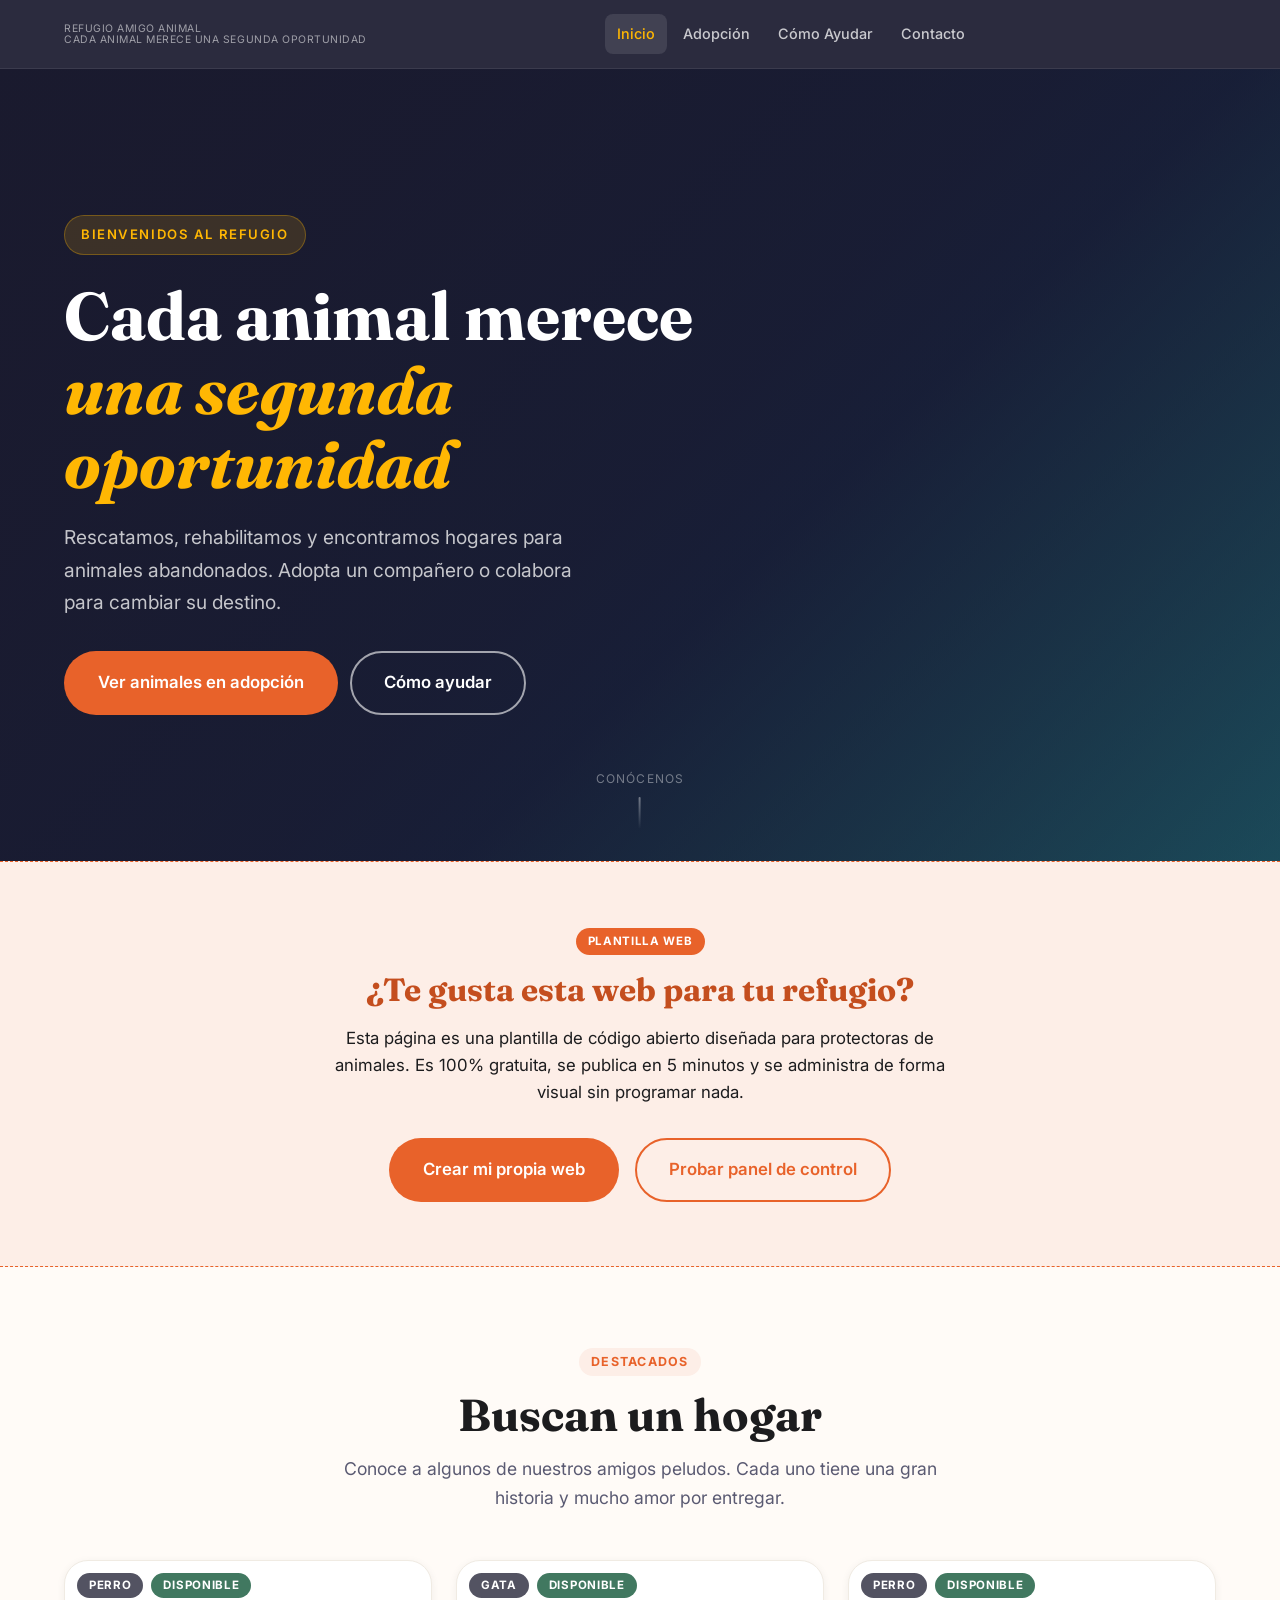
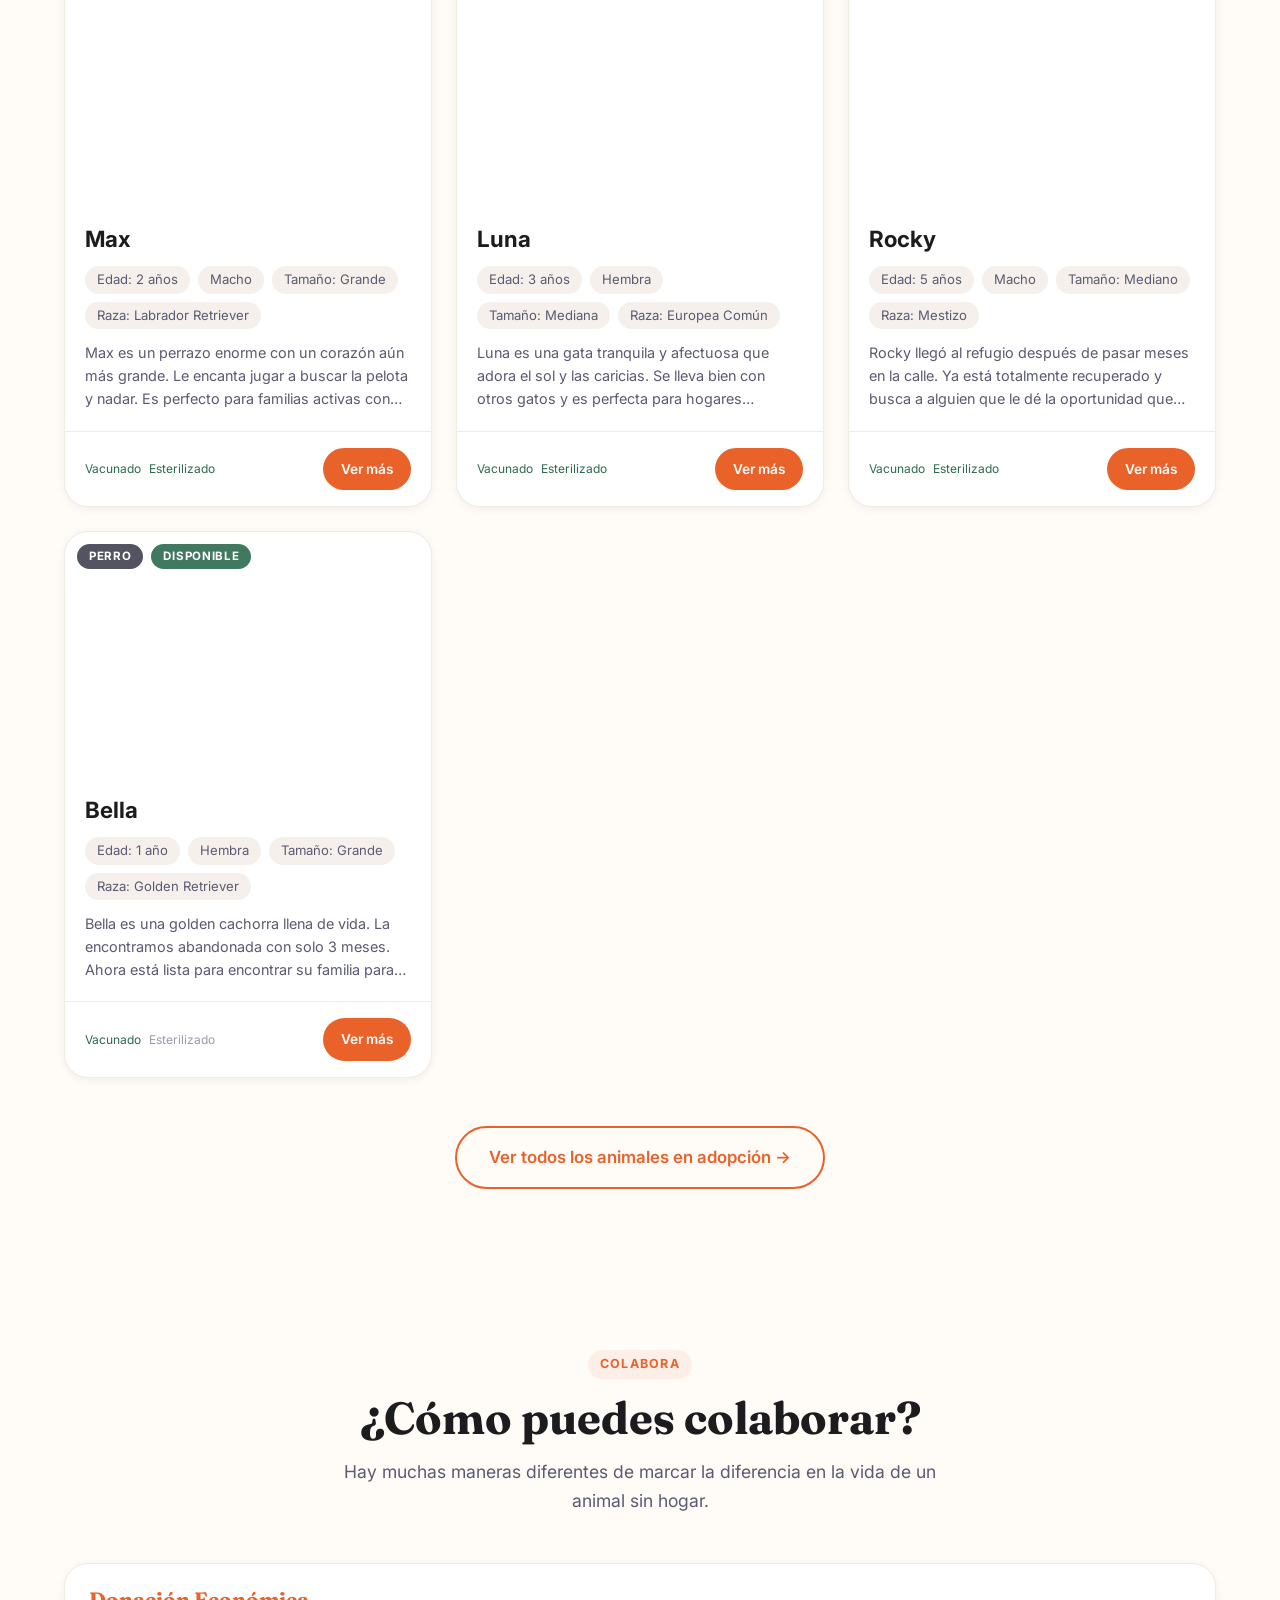
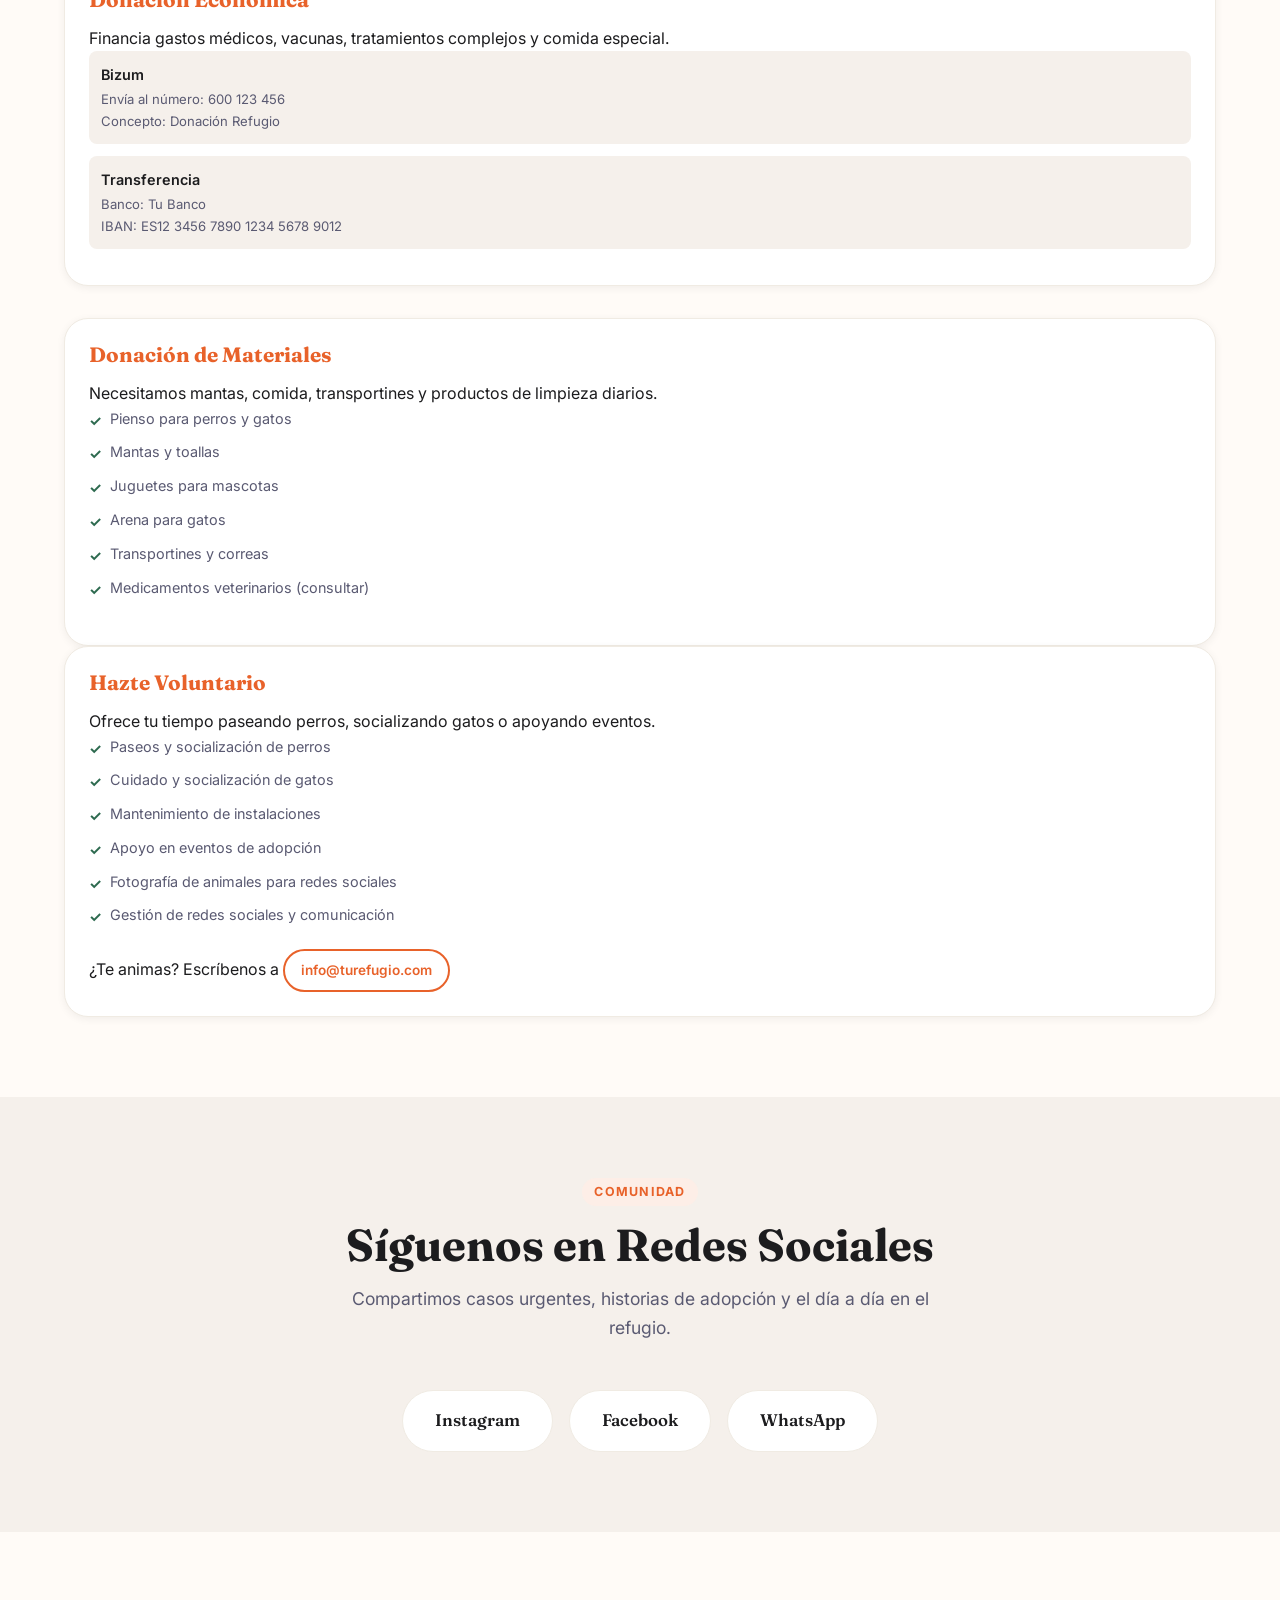
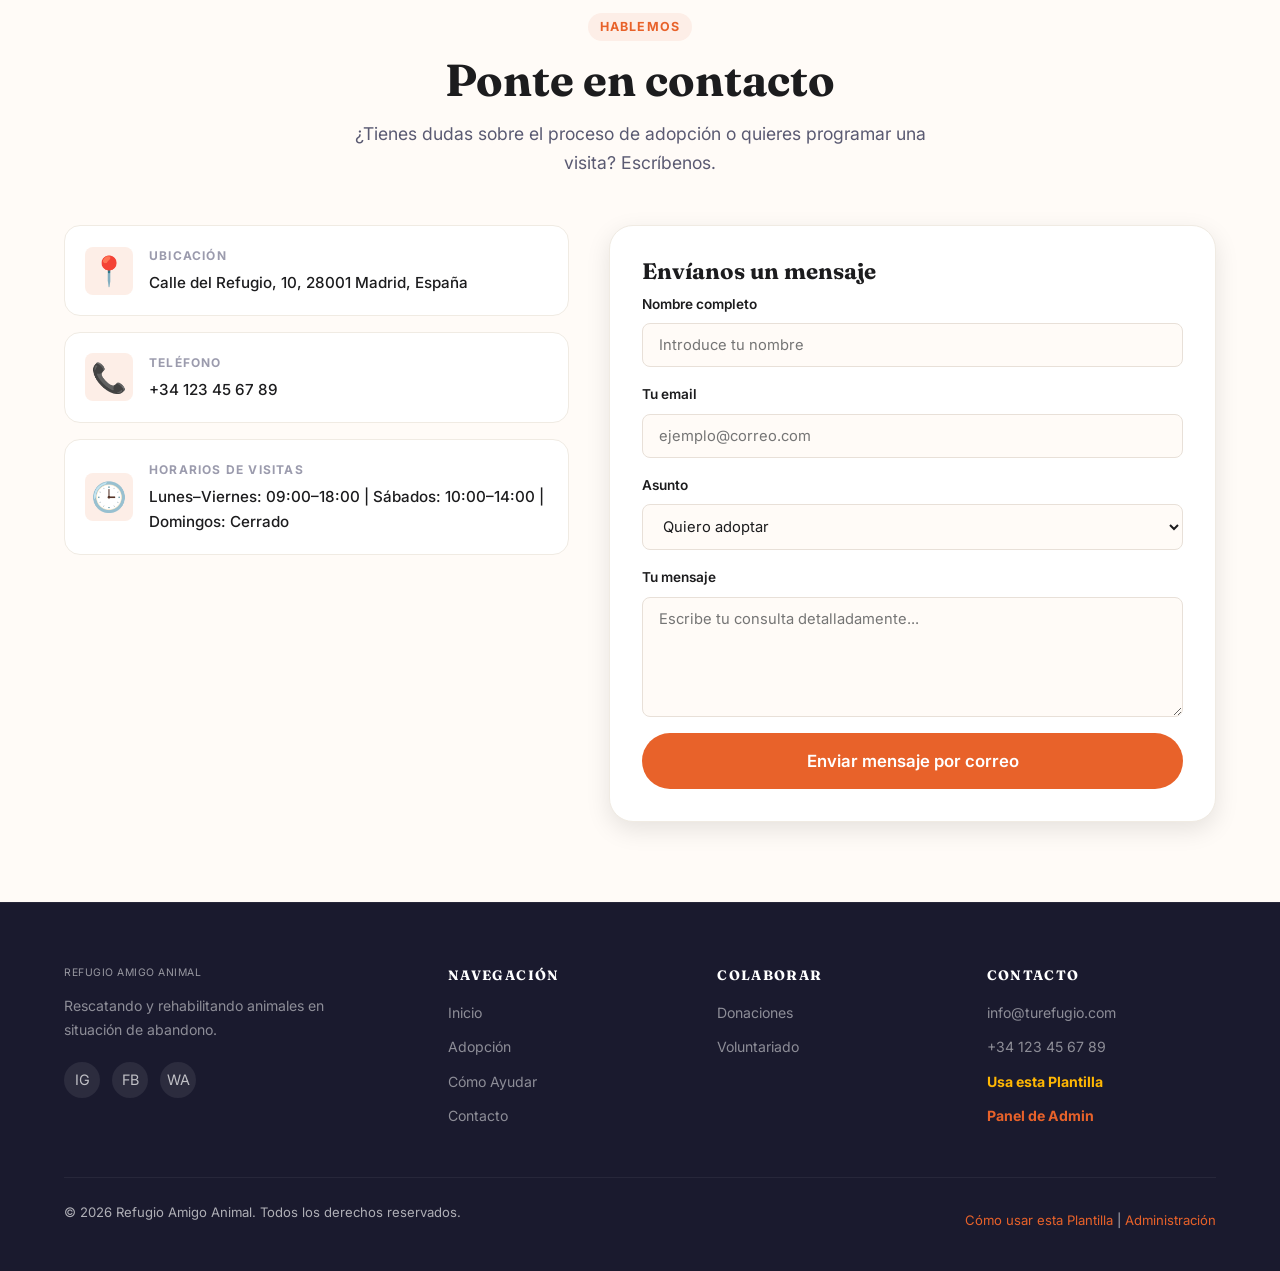
==== index.html @ 3d2992fd "Evolución y simplificación total del refugio: panel de administración interactivo con pestañas, guar" ====
<!DOCTYPE html>
<html lang="es">
<head>
  <meta charset="UTF-8">
  <meta name="viewport" content="width=device-width, initial-scale=1.0">
  <title>Cargando... — Refugio Amigo Animal</title>
  <meta name="description" content="Refugio de animales dedicado al rescate, rehabilitación y adopción responsable. Encuentra a tu compañero ideal.">
  <link rel="stylesheet" href="css/style.css">
  <!-- Preload fonts -->
  <link rel="preconnect" href="https://fonts.googleapis.com">
  <link rel="preconnect" href="https://fonts.gstatic.com" crossorigin>
</head>
<body>

  <!-- Cabecera (Se inyecta dinámicamente desde script.js) -->
  <header class="site-header" role="banner"></header>

  <main>

    <!-- ══════════════ HERO (INICIO) ══════════════ -->
    <section class="hero" id="hero" aria-labelledby="hero-title">
      <div class="hero__bg" aria-hidden="true"></div>
      <div class="hero__overlay" aria-hidden="true"></div>

      <div class="container">
        <div class="hero__content">
          <div class="hero__tag">Bienvenidos al refugio</div>
          <h1 id="hero-title">Cada animal merece<br><em>una segunda oportunidad</em></h1>
          <p class="hero__sub">
            Rescatamos, rehabilitamos y encontramos hogares para animales abandonados.
            Adopta un compañero o colabora para cambiar su destino.
          </p>
          <div class="hero__actions">
            <a href="adopcion.html" class="btn btn--primary btn--lg">Ver animales en adopción</a>
            <a href="#como-ayudar" class="btn btn--ghost-white btn--lg">Cómo ayudar</a>
          </div>
        </div>
      </div>

      <div class="hero__scroll" aria-hidden="true">
        <span>Conócenos</span>
        <div class="hero__scroll-arrow"></div>
      </div>
    </section>

    <!-- Se inyecta dinámicamente si es la plantilla original (demo) -->
    <div id="templatePromoSection"></div>

    <!-- ══════════════ ANIMALES DESTACADOS ══════════════ -->
    <section class="section" aria-labelledby="featured-title">
      <div class="container">
        <div class="section-header animate-on-scroll">
          <div class="section-tag">Destacados</div>
          <h2 id="featured-title">Buscan un hogar</h2>
          <p>Conoce a algunos de nuestros amigos peludos. Cada uno tiene una gran historia y mucho amor por entregar.</p>
        </div>
        <div class="animals-grid" id="featuredAnimals">
          <!-- Rellenado dinámicamente -->
        </div>
        <div class="text-center animate-on-scroll" style="margin-top: 3rem;">
          <a href="adopcion.html" class="btn btn--secondary btn--lg">Ver todos los animales en adopción →</a>
        </div>
      </div>
    </section>

    <!-- ══════════════ CÓMO AYUDAR ══════════════ -->
    <section class="section" id="como-ayudar" aria-labelledby="help-title">
      <div class="container">
        <div class="section-header animate-on-scroll">
          <div class="section-tag">Colabora</div>
          <h2 id="help-title">¿Cómo puedes colaborar?</h2>
          <p>Hay muchas maneras diferentes de marcar la diferencia en la vida de un animal sin hogar.</p>
        </div>

        <!-- Donación Económica -->
        <div class="help-card animate-on-scroll" id="donacion">
          <div class="help-card__header">
            <div>
              <h3>Donación Económica</h3>
              <p>Financia gastos médicos, vacunas, tratamientos complejos y comida especial.</p>
            </div>
          </div>
          <div class="help-card__body">
            <div id="donationMethods">
              <!-- Rellenado dinámicamente -->
            </div>
          </div>
        </div>

        <!-- Donación de Materiales y Voluntariado -->
        <div class="help-two-cols" style="margin-top: 2rem;">
          
          <!-- Donación de Materiales -->
          <div class="help-card animate-on-scroll" id="materiales">
            <div class="help-card__header">
              <div>
                <h3>Donación de Materiales</h3>
                <p>Necesitamos mantas, comida, transportines y productos de limpieza diarios.</p>
              </div>
            </div>
            <div class="help-card__body" id="materialsList">
              <!-- Rellenado dinámicamente -->
            </div>
          </div>

          <!-- Voluntariado -->
          <div class="help-card animate-on-scroll" id="voluntariado">
            <div class="help-card__header">
              <div>
                <h3>Hazte Voluntario</h3>
                <p>Ofrece tu tiempo paseando perros, socializando gatos o apoyando eventos.</p>
              </div>
            </div>
            <div class="help-card__body" id="volunteerTasks">
              <!-- Rellenado dinámicamente -->
            </div>
            <div class="help-card__footer" data-volunteer-contact>
              <!-- Rellenado dinámicamente -->
            </div>
          </div>

        </div>

      </div>
    </section>

    <!-- ══════════════ REDES SOCIALES ══════════════ -->
    <section class="section section--muted animate-on-scroll" id="redes-sociales" aria-labelledby="social-title">
      <div class="container">
        <div class="section-header">
          <div class="section-tag">Comunidad</div>
          <h2 id="social-title">Síguenos en Redes Sociales</h2>
          <p>Compartimos casos urgentes, historias de adopción y el día a día en el refugio.</p>
        </div>
        <div class="social-grid-buttons" id="socialGrid">
          <!-- Rellenado dinámicamente -->
        </div>
      </div>
    </section>

    <!-- ══════════════ CONTACTO ══════════════ -->
    <section class="section animate-on-scroll" id="contacto" aria-labelledby="contact-title">
      <div class="container">
        <div class="section-header">
          <div class="section-tag">Hablemos</div>
          <h2 id="contact-title">Ponte en contacto</h2>
          <p>¿Tienes dudas sobre el proceso de adopción o quieres programar una visita? Escríbenos.</p>
        </div>

        <div class="contact-layout">
          
          <!-- Panel Izquierdo: Info de Contacto -->
          <div class="contact-info">
            <a href="#" target="_blank" rel="noopener" class="contact-detail" id="contactAddressLink">
              <div class="contact-detail__icon">📍</div>
              <div>
                <div class="contact-detail__label">Ubicación</div>
                <div class="contact-detail__value" data-contact-address>Cargando ubicación...</div>
              </div>
            </a>

            <a href="tel:#" class="contact-detail" id="contactPhoneLink">
              <div class="contact-detail__icon">📞</div>
              <div>
                <div class="contact-detail__label">Teléfono</div>
                <div class="contact-detail__value" data-contact-phone>Cargando teléfono...</div>
              </div>
            </a>

            <div class="contact-detail">
              <div class="contact-detail__icon">🕒</div>
              <div>
                <div class="contact-detail__label">Horarios de visitas</div>
                <div class="contact-detail__value" data-contact-hours>Cargando horarios...</div>
              </div>
            </div>
          </div>

          <!-- Panel Derecho: Formulario Mailto -->
          <div class="contact-form-card">
            <h3>Envíanos un mensaje</h3>
            <form class="contact-form" id="contactForm">
              <div class="form-group">
                <label for="formName">Nombre completo</label>
                <input type="text" id="formName" required placeholder="Introduce tu nombre">
              </div>

              <div class="form-row">
                <div class="form-group">
                  <label for="formEmail">Tu email</label>
                  <input type="email" id="formEmail" required placeholder="ejemplo@correo.com">
                </div>
                <div class="form-group">
                  <label for="formSubject">Asunto</label>
                  <select id="formSubject">
                    <option value="Información sobre Adopción">Quiero adoptar</option>
                    <option value="Quiero ser Voluntario">Hacer voluntariado</option>
                    <option value="Donación / Patrocinio">Donación / Ayuda</option>
                    <option value="Consulta General">Otra consulta</option>
                  </select>
                </div>
              </div>

              <div class="form-group">
                <label for="formMessage">Tu mensaje</label>
                <textarea id="formMessage" rows="5" required placeholder="Escribe tu consulta detalladamente..."></textarea>
              </div>

              <button type="submit" class="btn btn--primary btn--lg" style="width: 100%; justify-content: center;">
                Enviar mensaje por correo
              </button>
            </form>
          </div>

        </div>
      </div>
    </section>



  </main>

  <!-- Pie de página (Se inyecta dinámicamente desde script.js) -->
  <footer class="site-footer" role="contentinfo"></footer>

  <script src="js/script.js"></script>
</body>
</html>
---- css/style.css ----
/* =========================================================
   REFUGIO AMIGO ANIMAL — Design System
   Paleta: naranja cálido + verde bosque + crema
   Tipografía: Fraunces (display) + Inter (body)
   ========================================================= */

@import url('https://fonts.googleapis.com/css2?family=Fraunces:ital,wght@0,400;0,600;0,700;1,400&family=Inter:wght@300;400;500;600;700&display=swap');

/* ─── CSS Custom Properties ──────────────────────────────── */
:root {
  /* Colores principales */
  --primary:       #E8622A;
  --primary-dark:  #C44E1E;
  --primary-light: #FDEEE7;
  --secondary:     #2D6A4F;
  --secondary-dark:#1B4332;
  --secondary-light:#D8F3DC;
  --accent:        #FFB703;
  --accent-dark:   #E09800;

  /* Backgrounds */
  --bg-dark:       #1A1A2E;
  --bg-mid:        #16213E;
  --bg-light:      #FFFBF7;
  --bg-card:       #FFFFFF;
  --bg-muted:      #F5F0EB;

  /* Texto */
  --text-primary:  #1C1C1E;
  --text-secondary:#5A5A72;
  --text-muted:    #9B9BAD;
  --text-light:    #FFFFFF;
  --text-on-primary: #FFFFFF;

  /* Bordes y sombras */
  --border:        #E8E0D8;
  --border-light:  #F0EBE3;
  --shadow-sm:     0 2px 8px rgba(0,0,0,0.06);
  --shadow-md:     0 8px 24px rgba(0,0,0,0.10);
  --shadow-lg:     0 20px 48px rgba(0,0,0,0.14);
  --shadow-primary: 0 8px 24px rgba(232,98,42,0.25);

  /* Tipografía */
  --font-display:  'Fraunces', Georgia, serif;
  --font-body:     'Inter', -apple-system, sans-serif;

  /* Radios */
  --radius-sm:     8px;
  --radius-md:     16px;
  --radius-lg:     24px;
  --radius-xl:     32px;
  --radius-full:   9999px;

  /* Espaciado */
  --space-1:  4px;
  --space-2:  8px;
  --space-3:  12px;
  --space-4:  16px;
  --space-5:  20px;
  --space-6:  24px;
  --space-8:  32px;
  --space-10: 40px;
  --space-12: 48px;
  --space-16: 64px;
  --space-20: 80px;
  --space-24: 96px;

  /* Transiciones */
  --transition: 0.25s cubic-bezier(0.4, 0, 0.2, 1);
  --transition-slow: 0.45s cubic-bezier(0.4, 0, 0.2, 1);
}

/* ─── Reset & Base ────────────────────────────────────────── */
*, *::before, *::after { box-sizing: border-box; margin: 0; padding: 0; }

html { scroll-behavior: smooth; }

body {
  font-family: var(--font-body);
  font-size: 16px;
  line-height: 1.65;
  color: var(--text-primary);
  background-color: var(--bg-light);
  min-height: 100vh;
  display: flex;
  flex-direction: column;
  -webkit-font-smoothing: antialiased;
}

main { flex: 1; }

img { max-width: 100%; display: block; }

a { color: var(--primary); text-decoration: none; transition: color var(--transition); }
a:hover { color: var(--primary-dark); }

h1, h2, h3, h4, h5 {
  font-family: var(--font-display);
  line-height: 1.2;
  color: var(--text-primary);
}

p { margin-bottom: var(--space-4); }
p:last-child { margin-bottom: 0; }

ul { list-style: none; }

/* ─── Layout ──────────────────────────────────────────────── */
.container {
  max-width: 1200px;
  margin: 0 auto;
  padding: 0 var(--space-6);
  width: 100%;
}
.container--narrow { max-width: 800px; }

.section {
  padding: var(--space-20) 0;
}

.section--muted { background-color: var(--bg-muted); }
.section--dark {
  background-color: var(--bg-dark);
  color: var(--text-light);
}
.section--primary {
  background: linear-gradient(135deg, var(--primary) 0%, var(--primary-dark) 100%);
  color: var(--text-light);
}
.section--secondary {
  background-color: var(--secondary);
  color: var(--text-light);
}

.section-header {
  text-align: center;
  margin-bottom: var(--space-12);
}
.section-header h2 {
  font-size: clamp(1.8rem, 4vw, 2.8rem);
  margin-bottom: var(--space-3);
}
.section-header p {
  font-size: 1.1rem;
  color: var(--text-secondary);
  max-width: 600px;
  margin: 0 auto;
}
.section--dark .section-header p,
.section--primary .section-header p { color: rgba(255,255,255,0.8); }

.section-tag {
  display: inline-block;
  background: var(--primary-light);
  color: var(--primary);
  font-size: 0.78rem;
  font-weight: 700;
  text-transform: uppercase;
  letter-spacing: 0.1em;
  padding: var(--space-1) var(--space-3);
  border-radius: var(--radius-full);
  margin-bottom: var(--space-3);
}
.section--dark .section-tag {
  background: rgba(255,255,255,0.15);
  color: var(--accent);
}
.section--primary .section-tag {
  background: rgba(255,255,255,0.2);
  color: var(--text-light);
}

/* ─── Buttons ─────────────────────────────────────────────── */
.btn {
  display: inline-flex;
  align-items: center;
  gap: var(--space-2);
  padding: var(--space-3) var(--space-6);
  border-radius: var(--radius-full);
  font-family: var(--font-body);
  font-size: 0.95rem;
  font-weight: 600;
  text-decoration: none;
  border: 2px solid transparent;
  cursor: pointer;
  transition: all var(--transition);
  white-space: nowrap;
}

.btn--primary {
  background: var(--primary);
  color: var(--text-light);
}
.btn--primary:hover {
  background: var(--primary-dark);
  color: var(--text-light);
}

.btn--secondary {
  background: transparent;
  color: var(--primary);
  border-color: var(--primary);
}
.btn--secondary:hover {
  background: var(--primary);
  color: var(--text-light);
}

.btn--white {
  background: var(--text-light);
  color: var(--primary);
  box-shadow: var(--shadow-md);
}
.btn--white:hover {
  background: var(--bg-light);
  color: var(--primary-dark);
  transform: translateY(-2px);
}

.btn--ghost-white {
  background: transparent;
  color: var(--text-light);
  border-color: rgba(255,255,255,0.6);
}
.btn--ghost-white:hover {
  background: rgba(255,255,255,0.15);
  color: var(--text-light);
  border-color: var(--text-light);
}

.btn--green {
  background: var(--secondary);
  color: var(--text-light);
}
.btn--green:hover {
  background: var(--secondary-dark);
  color: var(--text-light);
  transform: translateY(-2px);
}

.btn--lg {
  padding: var(--space-4) var(--space-8);
  font-size: 1.05rem;
}
.btn--sm {
  padding: var(--space-2) var(--space-4);
  font-size: 0.85rem;
}

/* ─── Header & Nav ────────────────────────────────────────── */
.site-header {
  position: sticky;
  top: 0;
  z-index: 1000;
  background: rgba(26, 26, 46, 0.92);
  backdrop-filter: blur(16px);
  -webkit-backdrop-filter: blur(16px);
  border-bottom: 1px solid rgba(255,255,255,0.08);
  transition: box-shadow var(--transition);
}

.site-header.scrolled {
  box-shadow: 0 4px 24px rgba(0,0,0,0.3);
}

.header-inner {
  display: flex;
  align-items: center;
  justify-content: space-between;
  height: 68px;
  gap: var(--space-6);
}

.site-logo {
  display: flex;
  align-items: center;
  gap: var(--space-2);
  text-decoration: none;
  flex-shrink: 0;
}
.site-logo__emoji { font-size: 1.6rem; }
.site-logo__name {
  font-family: var(--font-display);
  font-size: 1.25rem;
  font-weight: 700;
  color: var(--text-light);
  line-height: 1.1;
}
.site-logo__name span {
  display: block;
  font-size: 0.65rem;
  font-weight: 400;
  font-family: var(--font-body);
  color: rgba(255,255,255,0.55);
  letter-spacing: 0.05em;
  text-transform: uppercase;
}
.site-logo:hover .site-logo__name { color: var(--accent); }

.main-nav { display: flex; align-items: center; gap: var(--space-1); }

.main-nav a {
  color: rgba(255,255,255,0.75);
  font-size: 0.9rem;
  font-weight: 500;
  padding: var(--space-2) var(--space-3);
  border-radius: var(--radius-sm);
  transition: all var(--transition);
  text-decoration: none;
}
.main-nav a:hover,
.main-nav a.active {
  color: var(--text-light);
  background: rgba(255,255,255,0.1);
}
.main-nav a.active { color: var(--accent); }

.header-cta {
  display: flex;
  align-items: center;
  gap: var(--space-3);
  flex-shrink: 0;
}

/* Hamburger */
.hamburger {
  display: none;
  flex-direction: column;
  justify-content: center;
  align-items: center;
  width: 40px;
  height: 40px;
  gap: 5px;
  background: none;
  border: none;
  cursor: pointer;
  border-radius: var(--radius-sm);
  transition: background var(--transition);
}
.hamburger:hover { background: rgba(255,255,255,0.1); }
.hamburger span {
  display: block;
  width: 22px;
  height: 2px;
  background: var(--text-light);
  border-radius: 2px;
  transition: all var(--transition);
}
.hamburger.active span:nth-child(1) { transform: translateY(7px) rotate(45deg); }
.hamburger.active span:nth-child(2) { opacity: 0; transform: scaleX(0); }
.hamburger.active span:nth-child(3) { transform: translateY(-7px) rotate(-45deg); }

/* Mobile nav drawer */
.mobile-nav {
  display: none;
  position: fixed;
  top: 68px;
  left: 0; right: 0;
  background: var(--bg-dark);
  border-bottom: 1px solid rgba(255,255,255,0.08);
  padding: var(--space-4) var(--space-6) var(--space-6);
  z-index: 999;
  flex-direction: column;
  gap: var(--space-1);
  animation: slideDown 0.25s ease;
}
.mobile-nav.open { display: flex; }
.mobile-nav a {
  color: rgba(255,255,255,0.8);
  font-size: 1rem;
  font-weight: 500;
  padding: var(--space-3) var(--space-4);
  border-radius: var(--radius-sm);
  transition: all var(--transition);
  text-decoration: none;
}
.mobile-nav a:hover { background: rgba(255,255,255,0.08); color: var(--text-light); }
.mobile-nav .btn { margin-top: var(--space-3); width: 100%; justify-content: center; }

@keyframes slideDown {
  from { opacity: 0; transform: translateY(-8px); }
  to   { opacity: 1; transform: translateY(0); }
}

/* ─── Hero ────────────────────────────────────────────────── */
.hero {
  position: relative;
  min-height: 88vh;
  display: flex;
  align-items: center;
  overflow: hidden;
  background: linear-gradient(135deg, #1A1A2E 0%, #16213E 50%, #0F3460 100%);
}

.hero__bg {
  position: absolute;
  inset: 0;
  background-image: url('https://images.unsplash.com/photo-1450778869180-41d0601e046e?w=1400&q=80');
  background-size: cover;
  background-position: center;
  opacity: 0.18;
  transform: scale(1.05);
  animation: heroZoom 20s ease-in-out infinite alternate;
}

@keyframes heroZoom {
  from { transform: scale(1.05); }
  to   { transform: scale(1.12); }
}

.hero__overlay {
  position: absolute;
  inset: 0;
  background: linear-gradient(
    135deg,
    rgba(26,26,46,0.85) 0%,
    rgba(26,26,46,0.6) 60%,
    rgba(45,106,79,0.4) 100%
  );
}

.hero__content {
  position: relative;
  z-index: 2;
  max-width: 720px;
}

.hero__tag {
  display: inline-flex;
  align-items: center;
  gap: var(--space-2);
  background: rgba(255,183,3,0.15);
  border: 1px solid rgba(255,183,3,0.3);
  color: var(--accent);
  font-size: 0.82rem;
  font-weight: 600;
  text-transform: uppercase;
  letter-spacing: 0.12em;
  padding: var(--space-2) var(--space-4);
  border-radius: var(--radius-full);
  margin-bottom: var(--space-6);
}

.hero h1 {
  font-size: clamp(2.4rem, 6vw, 4.2rem);
  font-weight: 700;
  color: var(--text-light);
  line-height: 1.1;
  margin-bottom: var(--space-5);
}

.hero h1 em {
  font-style: italic;
  color: var(--accent);
}

.hero__sub {
  font-size: clamp(1rem, 2.5vw, 1.2rem);
  color: rgba(255,255,255,0.75);
  max-width: 540px;
  margin-bottom: var(--space-8);
  line-height: 1.7;
}

.hero__actions {
  display: flex;
  flex-wrap: wrap;
  gap: var(--space-3);
}

.hero__scroll {
  position: absolute;
  bottom: var(--space-8);
  left: 50%;
  transform: translateX(-50%);
  z-index: 2;
  display: flex;
  flex-direction: column;
  align-items: center;
  gap: var(--space-2);
  color: rgba(255,255,255,0.4);
  font-size: 0.75rem;
  text-transform: uppercase;
  letter-spacing: 0.1em;
  animation: bounce 2s ease-in-out infinite;
}
.hero__scroll-arrow {
  width: 2px;
  height: 32px;
  background: linear-gradient(to bottom, rgba(255,255,255,0.4), transparent);
  border-radius: 2px;
}

@keyframes bounce {
  0%, 100% { transform: translateX(-50%) translateY(0); }
  50%       { transform: translateX(-50%) translateY(6px); }
}

/* ─── Stats ───────────────────────────────────────────────── */
.stats-section {
  background: var(--bg-card);
  border-bottom: 1px solid var(--border);
}

.stats-grid {
  display: grid;
  grid-template-columns: repeat(4, 1fr);
  divide-x: 1px solid var(--border);
}

.stat-item {
  padding: var(--space-10) var(--space-6);
  text-align: center;
  border-right: 1px solid var(--border);
  opacity: 0;
  transform: translateY(20px);
  transition: all 0.6s ease;
}
.stat-item:last-child { border-right: none; }
.stat-item.visible { opacity: 1; transform: translateY(0); }

.stat-icon { font-size: 2rem; margin-bottom: var(--space-2); }
.stat-number {
  font-family: var(--font-display);
  font-size: clamp(2.2rem, 5vw, 3.2rem);
  font-weight: 700;
  color: var(--primary);
  line-height: 1;
  margin-bottom: var(--space-1);
}
.stat-label {
  font-size: 0.9rem;
  color: var(--text-secondary);
  font-weight: 500;
}

/* ─── Animal Cards ────────────────────────────────────────── */
.animals-grid {
  display: grid;
  grid-template-columns: repeat(auto-fill, minmax(300px, 1fr));
  gap: var(--space-6);
}

.animal-card {
  background: var(--bg-card);
  border-radius: var(--radius-lg);
  overflow: hidden;
  box-shadow: var(--shadow-sm);
  border: 1px solid var(--border-light);
  transition: all var(--transition-slow);
  cursor: pointer;
  display: flex;
  flex-direction: column;
  opacity: 0;
  transform: translateY(24px);
}
.animal-card.visible { opacity: 1; transform: translateY(0); }

.animal-card:hover {
  transform: translateY(-8px);
  box-shadow: var(--shadow-lg);
}

.animal-card__img-wrap {
  position: relative;
  height: 240px;
  overflow: hidden;
}

.animal-card__img-wrap img {
  width: 100%;
  height: 100%;
  object-fit: cover;
  transition: transform var(--transition-slow);
}
.animal-card:hover .animal-card__img-wrap img { transform: scale(1.07); }

.animal-card__badges {
  position: absolute;
  top: var(--space-3);
  left: var(--space-3);
  right: var(--space-3);
  display: flex;
  gap: var(--space-2);
  flex-wrap: wrap;
}

.badge {
  display: inline-flex;
  align-items: center;
  gap: 4px;
  padding: 3px var(--space-3);
  border-radius: var(--radius-full);
  font-size: 0.72rem;
  font-weight: 700;
  text-transform: uppercase;
  letter-spacing: 0.06em;
  backdrop-filter: blur(8px);
}
.badge--available { background: rgba(45,106,79,0.9); color: #fff; }
.badge--foster { background: rgba(255,183,3,0.9); color: #1A1A2E; }
.badge--species { background: rgba(26,26,46,0.75); color: #fff; }

.animal-card__body {
  padding: var(--space-5);
  flex: 1;
  display: flex;
  flex-direction: column;
}

.animal-card__name {
  font-size: 1.4rem;
  font-weight: 700;
  color: var(--text-primary);
  margin-bottom: var(--space-2);
}

.animal-card__meta {
  display: flex;
  flex-wrap: wrap;
  gap: var(--space-2);
  margin-bottom: var(--space-3);
}
.animal-card__meta span {
  display: inline-flex;
  align-items: center;
  gap: 4px;
  font-size: 0.82rem;
  color: var(--text-secondary);
  background: var(--bg-muted);
  padding: 3px var(--space-3);
  border-radius: var(--radius-full);
}

.animal-card__desc {
  font-size: 0.9rem;
  color: var(--text-secondary);
  line-height: 1.6;
  flex: 1;
  display: -webkit-box;
  -webkit-line-clamp: 3;
  -webkit-box-orient: vertical;
  overflow: hidden;
}

.animal-card__footer {
  padding: var(--space-4) var(--space-5);
  border-top: 1px solid var(--border-light);
  display: flex;
  align-items: center;
  justify-content: space-between;
  gap: var(--space-3);
}

.animal-indicators {
  display: flex;
  gap: var(--space-2);
}
.indicator {
  display: inline-flex;
  align-items: center;
  gap: 4px;
  font-size: 0.75rem;
  color: var(--text-muted);
}
.indicator.ok { color: var(--secondary); }

/* ─── Filters ─────────────────────────────────────────────── */
.filters-bar {
  background: var(--bg-card);
  border-radius: var(--radius-xl);
  padding: var(--space-5) var(--space-6);
  box-shadow: var(--shadow-md);
  margin-bottom: var(--space-8);
  display: flex;
  flex-wrap: wrap;
  gap: var(--space-4);
  align-items: flex-end;
}

.filter-group {
  display: flex;
  flex-direction: column;
  gap: var(--space-2);
  flex: 1;
  min-width: 140px;
}
.filter-group label {
  font-size: 0.78rem;
  font-weight: 600;
  text-transform: uppercase;
  letter-spacing: 0.08em;
  color: var(--text-muted);
}

.filter-group input,
.filter-group select {
  padding: var(--space-3) var(--space-4);
  border: 1.5px solid var(--border);
  border-radius: var(--radius-sm);
  font-family: var(--font-body);
  font-size: 0.92rem;
  color: var(--text-primary);
  background: var(--bg-light);
  transition: border-color var(--transition), box-shadow var(--transition);
  outline: none;
  appearance: none;
}
.filter-group input:focus,
.filter-group select:focus {
  border-color: var(--primary);
  box-shadow: 0 0 0 3px var(--primary-light);
}

.filter-pills {
  display: flex;
  flex-wrap: wrap;
  gap: var(--space-2);
  margin-bottom: var(--space-6);
}
.filter-pill {
  padding: var(--space-2) var(--space-4);
  border-radius: var(--radius-full);
  font-size: 0.85rem;
  font-weight: 500;
  border: 1.5px solid var(--border);
  background: var(--bg-card);
  color: var(--text-secondary);
  cursor: pointer;
  transition: all var(--transition);
}
.filter-pill:hover { border-color: var(--primary); color: var(--primary); }
.filter-pill.active {
  background: var(--primary);
  border-color: var(--primary);
  color: var(--text-light);
}

/* ─── Modal ───────────────────────────────────────────────── */
.modal-overlay {
  display: none;
  position: fixed;
  inset: 0;
  background: rgba(26,26,46,0.75);
  backdrop-filter: blur(6px);
  z-index: 9000;
  align-items: center;
  justify-content: center;
  padding: var(--space-6);
  animation: fadeIn 0.2s ease;
}
.modal-overlay.open { display: flex; }

.modal {
  background: var(--bg-card);
  border-radius: var(--radius-xl);
  max-width: 860px;
  width: 100%;
  max-height: 90vh;
  overflow-y: auto;
  box-shadow: var(--shadow-lg);
  animation: scaleIn 0.25s cubic-bezier(0.34, 1.56, 0.64, 1);
  position: relative;
}

@keyframes fadeIn {
  from { opacity: 0; } to { opacity: 1; }
}
@keyframes scaleIn {
  from { opacity: 0; transform: scale(0.92); }
  to   { opacity: 1; transform: scale(1); }
}

.modal__close {
  position: absolute;
  top: var(--space-4);
  right: var(--space-4);
  width: 36px; height: 36px;
  border-radius: 50%;
  background: rgba(0,0,0,0.08);
  border: none;
  cursor: pointer;
  display: flex;
  align-items: center;
  justify-content: center;
  font-size: 1.1rem;
  color: var(--text-secondary);
  transition: all var(--transition);
  z-index: 2;
}
.modal__close:hover { background: rgba(0,0,0,0.15); color: var(--text-primary); }

.modal__img {
  width: 100%;
  height: 320px;
  object-fit: cover;
  border-radius: var(--radius-xl) var(--radius-xl) 0 0;
}

.modal__body { padding: var(--space-6) var(--space-8) var(--space-8); }

.modal__header {
  display: flex;
  align-items: flex-start;
  justify-content: space-between;
  gap: var(--space-4);
  margin-bottom: var(--space-5);
  flex-wrap: wrap;
}
.modal__name {
  font-size: 2rem;
  font-weight: 700;
  color: var(--text-primary);
}
.modal__species-badge {
  background: var(--primary-light);
  color: var(--primary);
  padding: var(--space-2) var(--space-4);
  border-radius: var(--radius-full);
  font-size: 0.85rem;
  font-weight: 600;
}

.modal__grid {
  display: grid;
  grid-template-columns: 1fr 1fr;
  gap: var(--space-6);
  margin-bottom: var(--space-6);
}

.modal__desc {
  font-size: 1rem;
  color: var(--text-secondary);
  line-height: 1.75;
  margin-bottom: var(--space-5);
}

.modal__traits h4 {
  font-size: 0.85rem;
  font-weight: 700;
  text-transform: uppercase;
  letter-spacing: 0.1em;
  color: var(--text-muted);
  margin-bottom: var(--space-3);
}
.trait-pills {
  display: flex;
  flex-wrap: wrap;
  gap: var(--space-2);
}
.trait-pill {
  background: var(--secondary-light);
  color: var(--secondary-dark);
  padding: var(--space-1) var(--space-3);
  border-radius: var(--radius-full);
  font-size: 0.82rem;
  font-weight: 600;
}

.modal__checklist {
  display: grid;
  grid-template-columns: 1fr 1fr;
  gap: var(--space-2);
  margin: var(--space-5) 0;
}
.checklist-item {
  display: flex;
  align-items: center;
  gap: var(--space-2);
  font-size: 0.88rem;
  color: var(--text-secondary);
}
.checklist-item .icon-ok { color: var(--secondary); }
.checklist-item .icon-no { color: var(--text-muted); }

.modal__cta {
  margin-top: var(--space-6);
  padding-top: var(--space-5);
  border-top: 1px solid var(--border);
  display: flex;
  flex-wrap: wrap;
  align-items: center;
  gap: var(--space-4);
}

/* ─── How to Help (3 cards) ───────────────────────────────── */
.help-quick-grid {
  display: grid;
  grid-template-columns: repeat(3, 1fr);
  gap: var(--space-6);
}

.help-quick-card {
  background: var(--bg-card);
  border-radius: var(--radius-lg);
  padding: var(--space-8) var(--space-6);
  text-align: center;
  border: 1px solid var(--border-light);
  transition: all var(--transition-slow);
  opacity: 0;
  transform: translateY(24px);
}
.help-quick-card.visible { opacity: 1; transform: translateY(0); }
.help-quick-card:hover {
  border-color: var(--primary);
  transform: translateY(-6px);
  box-shadow: var(--shadow-md);
}

.help-quick-card__icon {
  font-size: 3.5rem;
  margin-bottom: var(--space-4);
  display: block;
  line-height: 1;
}
.help-quick-card h3 {
  font-size: 1.3rem;
  margin-bottom: var(--space-3);
  color: var(--text-primary);
}
.help-quick-card p {
  font-size: 0.92rem;
  color: var(--text-secondary);
  margin-bottom: var(--space-5);
}

/* ─── Events ──────────────────────────────────────────────── */
.events-grid {
  display: grid;
  grid-template-columns: repeat(auto-fill, minmax(300px, 1fr));
  gap: var(--space-5);
}

.event-card {
  background: rgba(255,255,255,0.08);
  border: 1px solid rgba(255,255,255,0.12);
  border-radius: var(--radius-lg);
  padding: var(--space-6);
  transition: all var(--transition);
  opacity: 0;
  transform: translateY(20px);
}
.event-card.visible { opacity: 1; transform: translateY(0); }
.event-card:hover {
  background: rgba(255,255,255,0.12);
  transform: translateY(-4px);
}

.event-card__emoji { font-size: 2rem; margin-bottom: var(--space-3); display: block; }
.event-card__date {
  font-size: 0.78rem;
  font-weight: 700;
  text-transform: uppercase;
  letter-spacing: 0.1em;
  color: var(--accent);
  margin-bottom: var(--space-2);
}
.event-card h3 {
  font-size: 1.15rem;
  color: var(--text-light);
  margin-bottom: var(--space-2);
}
.event-card p {
  font-size: 0.88rem;
  color: rgba(255,255,255,0.6);
}
.event-card__location {
  display: flex;
  align-items: center;
  gap: var(--space-1);
  font-size: 0.82rem;
  color: rgba(255,255,255,0.5);
  margin-top: var(--space-3);
}

/* ─── About Page ──────────────────────────────────────────── */
.about-hero {
  display: grid;
  grid-template-columns: 1fr 1fr;
  gap: var(--space-12);
  align-items: center;
  padding: var(--space-20) 0;
}
.about-hero__img {
  border-radius: var(--radius-xl);
  overflow: hidden;
  aspect-ratio: 4/3;
  box-shadow: var(--shadow-lg);
}
.about-hero__img img { width: 100%; height: 100%; object-fit: cover; }

.about-hero__content .section-tag { margin-bottom: var(--space-4); }
.about-hero__content h1 {
  font-size: clamp(2rem, 4vw, 3rem);
  margin-bottom: var(--space-5);
}
.about-hero__content p {
  font-size: 1.05rem;
  color: var(--text-secondary);
  line-height: 1.75;
}

.values-grid {
  display: grid;
  grid-template-columns: repeat(2, 1fr);
  gap: var(--space-5);
}

.value-card {
  display: flex;
  gap: var(--space-4);
  padding: var(--space-5);
  background: var(--bg-card);
  border-radius: var(--radius-md);
  border: 1px solid var(--border-light);
  transition: all var(--transition);
  opacity: 0;
  transform: translateY(20px);
}
.value-card.visible { opacity: 1; transform: translateY(0); }
.value-card:hover { box-shadow: var(--shadow-md); transform: translateY(-4px); }
.value-card__emoji { font-size: 2rem; flex-shrink: 0; }
.value-card h3 {
  font-size: 1.05rem;
  margin-bottom: var(--space-1);
  color: var(--text-primary);
}
.value-card p { font-size: 0.9rem; color: var(--text-secondary); }

.team-grid {
  display: grid;
  grid-template-columns: repeat(auto-fill, minmax(260px, 1fr));
  gap: var(--space-6);
}

.team-card {
  background: var(--bg-card);
  border-radius: var(--radius-lg);
  overflow: hidden;
  box-shadow: var(--shadow-sm);
  border: 1px solid var(--border-light);
  text-align: center;
  transition: all var(--transition-slow);
  opacity: 0;
  transform: translateY(24px);
}
.team-card.visible { opacity: 1; transform: translateY(0); }
.team-card:hover { transform: translateY(-6px); box-shadow: var(--shadow-md); }
.team-card__img {
  width: 100%;
  height: 220px;
  object-fit: cover;
}
.team-card__body { padding: var(--space-5); }
.team-card h3 { font-size: 1.1rem; margin-bottom: var(--space-1); }
.team-card__role {
  font-size: 0.82rem;
  font-weight: 600;
  color: var(--primary);
  text-transform: uppercase;
  letter-spacing: 0.06em;
  margin-bottom: var(--space-3);
}
.team-card p { font-size: 0.88rem; color: var(--text-secondary); }

/* Gallery */
.gallery-grid {
  display: grid;
  grid-template-columns: repeat(3, 1fr);
  grid-auto-rows: 220px;
  gap: var(--space-3);
  border-radius: var(--radius-lg);
  overflow: hidden;
}
.gallery-grid .gallery-item:first-child {
  grid-column: span 2;
  grid-row: span 2;
}
.gallery-item {
  overflow: hidden;
  cursor: pointer;
}
.gallery-item img {
  width: 100%;
  height: 100%;
  object-fit: cover;
  transition: transform var(--transition-slow);
}
.gallery-item:hover img { transform: scale(1.08); }

/* ─── Help Page ───────────────────────────────────────────── */
.help-cards-grid {
  display: grid;
  grid-template-columns: repeat(auto-fill, minmax(320px, 1fr));
  gap: var(--space-6);
}

.help-card {
  background: var(--bg-card);
  border-radius: var(--radius-lg);
  padding: var(--space-6);
  border: 1px solid var(--border-light);
  box-shadow: var(--shadow-sm);
  transition: all var(--transition-slow);
  opacity: 0;
  transform: translateY(20px);
}
.help-card.visible { opacity: 1; transform: translateY(0); }
.help-card:hover { box-shadow: var(--shadow-md); transform: translateY(-4px); }

.help-card__icon {
  font-size: 2.5rem;
  margin-bottom: var(--space-4);
  display: block;
}
.help-card h3 {
  font-size: 1.3rem;
  margin-bottom: var(--space-3);
  color: var(--primary);
}
.help-card > p {
  font-size: 0.92rem;
  color: var(--text-secondary);
  margin-bottom: var(--space-4);
}
.help-card__list {
  display: flex;
  flex-direction: column;
  gap: var(--space-2);
  margin-bottom: var(--space-5);
}
.help-card__list li {
  display: flex;
  align-items: flex-start;
  gap: var(--space-2);
  font-size: 0.9rem;
  color: var(--text-secondary);
}
.help-card__list li::before {
  content: '✓';
  color: var(--secondary);
  font-weight: 700;
  flex-shrink: 0;
  margin-top: 2px;
}
.help-card__method {
  display: flex;
  align-items: flex-start;
  gap: var(--space-3);
  padding: var(--space-3);
  background: var(--bg-muted);
  border-radius: var(--radius-sm);
  margin-bottom: var(--space-3);
}
.help-card__method-icon { font-size: 1.5rem; flex-shrink: 0; }
.help-card__method-name {
  font-weight: 600;
  font-size: 0.9rem;
  color: var(--text-primary);
  margin-bottom: 2px;
}
.help-card__method-info {
  font-size: 0.82rem;
  color: var(--text-secondary);
  white-space: pre-line;
}

/* Foster steps */
.foster-steps {
  display: grid;
  grid-template-columns: repeat(auto-fill, minmax(200px, 1fr));
  gap: var(--space-5);
  margin-top: var(--space-6);
}
.foster-step {
  text-align: center;
}
.foster-step__number {
  width: 52px; height: 52px;
  border-radius: 50%;
  background: var(--primary);
  color: var(--text-light);
  font-family: var(--font-display);
  font-size: 1.4rem;
  font-weight: 700;
  display: flex;
  align-items: center;
  justify-content: center;
  margin: 0 auto var(--space-3);
}
.foster-step h4 { font-size: 0.95rem; margin-bottom: var(--space-1); }
.foster-step p { font-size: 0.85rem; color: var(--text-secondary); }

/* ─── Contact Page ────────────────────────────────────────── */
.contact-layout {
  display: grid;
  grid-template-columns: 1fr 1.2fr;
  gap: var(--space-10);
  align-items: start;
}

.contact-info { display: flex; flex-direction: column; gap: var(--space-4); }

.contact-detail {
  display: flex;
  align-items: center;
  gap: var(--space-4);
  padding: var(--space-5);
  background: var(--bg-card);
  border-radius: var(--radius-md);
  border: 1px solid var(--border-light);
  text-decoration: none;
  transition: all var(--transition);
  color: var(--text-primary);
}
.contact-detail:hover {
  border-color: var(--primary);
  background: var(--primary-light);
  color: var(--text-primary);
}
.contact-detail__icon {
  font-size: 1.8rem;
  flex-shrink: 0;
  width: 48px;
  height: 48px;
  background: var(--primary-light);
  border-radius: var(--radius-sm);
  display: flex;
  align-items: center;
  justify-content: center;
}
.contact-detail__label {
  font-size: 0.75rem;
  font-weight: 700;
  text-transform: uppercase;
  letter-spacing: 0.1em;
  color: var(--text-muted);
  margin-bottom: 4px;
}
.contact-detail__value {
  font-size: 0.95rem;
  font-weight: 500;
  color: var(--text-primary);
}

.contact-map {
  margin-top: var(--space-4);
  border-radius: var(--radius-md);
  overflow: hidden;
  border: 1px solid var(--border);
  height: 200px;
}
.contact-map iframe { width: 100%; height: 100%; border: none; }

/* Contact Form */
.contact-form-card {
  background: var(--bg-card);
  border-radius: var(--radius-lg);
  padding: var(--space-8);
  box-shadow: var(--shadow-md);
  border: 1px solid var(--border-light);
}
.contact-form-card h3 {
  font-size: 1.4rem;
  margin-bottom: var(--space-2);
}
.contact-form-card > p {
  font-size: 0.9rem;
  color: var(--text-secondary);
  margin-bottom: var(--space-6);
}

.form-group {
  display: flex;
  flex-direction: column;
  gap: var(--space-2);
  margin-bottom: var(--space-4);
}
.form-group label {
  font-size: 0.85rem;
  font-weight: 600;
  color: var(--text-primary);
}
.form-group input,
.form-group textarea,
.form-group select {
  padding: var(--space-3) var(--space-4);
  border: 1.5px solid var(--border);
  border-radius: var(--radius-sm);
  font-family: var(--font-body);
  font-size: 0.92rem;
  color: var(--text-primary);
  background: var(--bg-light);
  transition: border-color var(--transition), box-shadow var(--transition);
  outline: none;
  width: 100%;
  resize: vertical;
}
.form-group input:focus,
.form-group textarea:focus,
.form-group select:focus {
  border-color: var(--primary);
  box-shadow: 0 0 0 3px var(--primary-light);
}
.form-group textarea { min-height: 120px; }

/* ─── Page Hero (inner pages) ─────────────────────────────── */
.page-hero {
  background: linear-gradient(135deg, var(--bg-dark) 0%, var(--bg-mid) 100%);
  padding: var(--space-16) 0 var(--space-12);
  text-align: center;
  position: relative;
  overflow: hidden;
}
.page-hero::before {
  content: '';
  position: absolute;
  top: -50%;
  left: -20%;
  width: 60%;
  height: 200%;
  background: radial-gradient(ellipse, rgba(232,98,42,0.12) 0%, transparent 70%);
  pointer-events: none;
}
.page-hero__title {
  font-size: clamp(2rem, 5vw, 3.2rem);
  color: var(--text-light);
  margin-bottom: var(--space-3);
}
.page-hero__sub {
  font-size: 1.1rem;
  color: rgba(255,255,255,0.65);
  max-width: 540px;
  margin: 0 auto;
}

/* ─── CTA Banner ──────────────────────────────────────────── */
.cta-banner {
  background: linear-gradient(135deg, var(--primary) 0%, var(--primary-dark) 50%, #8B2500 100%);
  padding: var(--space-16) 0;
  text-align: center;
  position: relative;
  overflow: hidden;
}

.cta-banner h2 {
  font-size: clamp(1.8rem, 4vw, 3rem);
  color: var(--text-light);
  margin-bottom: var(--space-3);
}
.cta-banner p {
  font-size: 1.1rem;
  color: rgba(255,255,255,0.8);
  max-width: 520px;
  margin: 0 auto var(--space-8);
}
.cta-banner__actions {
  display: flex;
  justify-content: center;
  flex-wrap: wrap;
  gap: var(--space-3);
}

/* ─── No results ──────────────────────────────────────────── */
.no-results {
  text-align: center;
  padding: var(--space-16) var(--space-6);
  color: var(--text-secondary);
  grid-column: 1 / -1;
}
.no-results__icon { font-size: 4rem; margin-bottom: var(--space-4); display: block; }
.no-results h3 { font-size: 1.3rem; margin-bottom: var(--space-2); color: var(--text-primary); }

/* ─── Results count ───────────────────────────────────────── */
.results-info {
  font-size: 0.9rem;
  color: var(--text-muted);
  margin-bottom: var(--space-5);
}

/* ─── Footer ──────────────────────────────────────────────── */
.site-footer {
  background: var(--bg-dark);
  color: rgba(255,255,255,0.65);
  padding: var(--space-16) 0 var(--space-8);
  border-top: 1px solid rgba(255,255,255,0.06);
}

.footer-top {
  display: grid;
  grid-template-columns: 1.5fr 1fr 1fr 1fr;
  gap: var(--space-10);
  margin-bottom: var(--space-12);
}

.footer-brand .site-logo { margin-bottom: var(--space-4); }
.footer-brand p {
  font-size: 0.88rem;
  line-height: 1.7;
  color: rgba(255,255,255,0.5);
  max-width: 280px;
}
.footer-brand .social-links {
  display: flex;
  gap: var(--space-3);
  margin-top: var(--space-5);
}
.social-link {
  width: 36px; height: 36px;
  border-radius: 50%;
  background: rgba(255,255,255,0.08);
  color: rgba(255,255,255,0.7);
  display: flex;
  align-items: center;
  justify-content: center;
  font-size: 0.9rem;
  transition: all var(--transition);
  text-decoration: none;
}
.social-link:hover {
  background: var(--primary);
  color: #fff;
  transform: translateY(-2px);
}

.footer-col h4 {
  font-size: 0.85rem;
  font-weight: 700;
  text-transform: uppercase;
  letter-spacing: 0.1em;
  color: var(--text-light);
  margin-bottom: var(--space-4);
}
.footer-col ul { display: flex; flex-direction: column; gap: var(--space-2); }
.footer-col ul li a {
  font-size: 0.88rem;
  color: rgba(255,255,255,0.5);
  text-decoration: none;
  transition: color var(--transition);
}
.footer-col ul li a:hover { color: var(--text-light); }

.footer-bottom {
  border-top: 1px solid rgba(255,255,255,0.06);
  padding-top: var(--space-6);
  display: flex;
  align-items: center;
  justify-content: space-between;
  gap: var(--space-4);
  flex-wrap: wrap;
}
.footer-bottom p { font-size: 0.82rem; }
.footer-bottom a { color: var(--primary); }

/* ─── Utility ─────────────────────────────────────────────── */
.text-center { text-align: center; }
.mt-auto { margin-top: auto; }

/* ─── Scroll animations ───────────────────────────────────── */
.animate-on-scroll {
  opacity: 0;
  transform: translateY(30px);
  transition: opacity 0.6s ease, transform 0.6s ease;
}
.animate-on-scroll.visible {
  opacity: 1;
  transform: translateY(0);
}
.delay-1 { transition-delay: 0.1s; }
.delay-2 { transition-delay: 0.2s; }
.delay-3 { transition-delay: 0.3s; }
.delay-4 { transition-delay: 0.4s; }

/* ─── Responsive ──────────────────────────────────────────── */
@media (max-width: 1024px) {
  .footer-top { grid-template-columns: 1fr 1fr; gap: var(--space-8); }
  .gallery-grid { grid-template-columns: repeat(2, 1fr); }
  .gallery-grid .gallery-item:first-child { grid-column: span 1; grid-row: span 1; }
  .gallery-grid { grid-auto-rows: 200px; }
}

@media (max-width: 768px) {
  .main-nav, .header-cta .btn--primary { display: none; }
  .hamburger { display: flex; }

  .section { padding: var(--space-12) 0; }

  .hero { min-height: 75vh; }
  .hero__actions { flex-direction: column; }
  .hero__actions .btn { width: 100%; justify-content: center; }

  .stats-grid { grid-template-columns: repeat(2, 1fr); }
  .stat-item { border-right: none; border-bottom: 1px solid var(--border); }
  .stat-item:nth-child(odd) { border-right: 1px solid var(--border); }

  .animals-grid { grid-template-columns: 1fr; }
  .help-quick-grid { grid-template-columns: 1fr; }
  .help-cards-grid { grid-template-columns: 1fr; }

  .about-hero { grid-template-columns: 1fr; }
  .about-hero__img { height: 280px; }

  .values-grid { grid-template-columns: 1fr; }
  .team-grid { grid-template-columns: 1fr 1fr; }

  .contact-layout { grid-template-columns: 1fr; }

  .modal__grid { grid-template-columns: 1fr; }
  .modal__body { padding: var(--space-5); }
  .modal__img { height: 220px; }

  .footer-top { grid-template-columns: 1fr; gap: var(--space-6); }
  .footer-bottom { flex-direction: column; text-align: center; }

  .gallery-grid { grid-template-columns: 1fr 1fr; grid-auto-rows: 160px; }

  .filters-bar { flex-direction: column; }
  .filter-group { min-width: unset; }

  .foster-steps { grid-template-columns: 1fr 1fr; }
}

@media (max-width: 480px) {
  .container { padding: 0 var(--space-4); }
  .stats-grid { grid-template-columns: 1fr 1fr; }
  .team-grid { grid-template-columns: 1fr; }
  .modal__checklist { grid-template-columns: 1fr; }
  .foster-steps { grid-template-columns: 1fr; }
  .gallery-grid { grid-template-columns: 1fr; }
}

/* ─── Estilos de la Guía de Configuración (guia.html) ────────────────── */
.guide-layout {
  display: grid;
  grid-template-columns: 1fr 1fr;
  gap: var(--space-10);
  margin-top: var(--space-8);
}

.guide-panel {
  background: var(--bg-card);
  border: 1px solid var(--border-light);
  border-radius: var(--radius-md);
  padding: var(--space-8);
  box-shadow: var(--shadow-sm);
}

.guide-panel h3 {
  font-size: 1.4rem;
  margin-bottom: var(--space-4);
  border-bottom: 2px solid var(--primary-light);
  padding-bottom: var(--space-2);
}

.guide-panel p {
  color: var(--text-secondary);
  font-size: 0.95rem;
  margin-bottom: var(--space-4);
}

/* Panel de personalización visual */
.color-pickers-grid {
  display: grid;
  grid-template-columns: repeat(2, 1fr);
  gap: var(--space-4);
  margin-bottom: var(--space-6);
}

.color-input-group {
  display: flex;
  flex-direction: column;
  gap: var(--space-1);
}

.color-input-group label {
  font-size: 0.85rem;
  font-weight: 600;
  color: var(--text-secondary);
}

.color-picker-wrap {
  display: flex;
  align-items: center;
  gap: var(--space-2);
  border: 1px solid var(--border);
  border-radius: var(--radius-sm);
  padding: var(--space-2);
  background: var(--bg-muted);
}

.color-picker-wrap input[type="color"] {
  border: none;
  width: 32px;
  height: 32px;
  border-radius: 50%;
  cursor: pointer;
  background: none;
}

.color-picker-wrap input[type="text"] {
  border: none;
  background: transparent;
  font-family: monospace;
  font-size: 0.9rem;
  width: 100%;
  color: var(--text-primary);
}

.color-picker-wrap input[type="text"]:focus {
  outline: none;
}

/* Caja de previsualización de código */
.code-container {
  position: relative;
  border-radius: var(--radius-sm);
  background: #1e1e2e;
  overflow: hidden;
  margin-top: var(--space-4);
  box-shadow: var(--shadow-md);
}

.code-header {
  display: flex;
  justify-content: space-between;
  align-items: center;
  background: #151522;
  padding: var(--space-2) var(--space-4);
  border-bottom: 1px solid rgba(255,255,255,0.05);
}

.code-title {
  color: #cdd6f4;
  font-size: 0.8rem;
  font-family: monospace;
  font-weight: bold;
}

.btn-copy {
  background: rgba(255,255,255,0.08);
  border: none;
  color: #cdd6f4;
  padding: var(--space-1) var(--space-3);
  font-size: 0.75rem;
  border-radius: var(--radius-sm);
  cursor: pointer;
  display: flex;
  align-items: center;
  gap: var(--space-1);
  transition: all var(--transition);
}

.btn-copy:hover {
  background: var(--primary);
  color: #fff;
}

.code-box {
  margin: 0;
  padding: var(--space-4);
  overflow-x: auto;
}

.code-box code {
  font-family: 'Courier New', Courier, monospace;
  font-size: 0.85rem;
  color: #a6e3a1;
  line-height: 1.5;
  white-space: pre;
  display: block;
}

/* Responsive para la guía */
@media (max-width: 900px) {
  .guide-layout {
    grid-template-columns: 1fr;
  }
}

/* ─── Social Media Section Buttons ─────────────────────────── */
.social-grid-buttons {
  display: flex;
  justify-content: center;
  flex-wrap: wrap;
  gap: var(--space-4);
  margin-top: var(--space-6);
}
.social-btn {
  display: inline-flex;
  align-items: center;
  justify-content: center;
  padding: var(--space-4) var(--space-8);
  border-radius: var(--radius-full);
  font-family: var(--font-display);
  font-weight: 600;
  text-decoration: none;
  font-size: 1.05rem;
  transition: all var(--transition);
  background: var(--bg-card);
  color: var(--text-primary);
  border: 1px solid var(--border-light);
}
.social-btn:hover {
  background: var(--primary);
  color: var(--text-light);
  border-color: var(--primary);
}

/* Accordion/Details style for Guide */
.guide-accordion {
  border: 1px solid var(--border-light);
  border-radius: var(--radius-md);
  margin-bottom: var(--space-4);
  background: var(--bg-card);
  overflow: hidden;
}
.guide-accordion summary {
  padding: var(--space-4);
  font-family: var(--font-display);
  font-weight: 600;
  cursor: pointer;
  background: var(--bg-light);
  border-bottom: 1px solid transparent;
  outline: none;
  user-select: none;
  transition: all var(--transition);
}
.guide-accordion[open] summary {
  border-bottom-color: var(--border-light);
  background: var(--primary-light);
  color: var(--primary-dark);
}
.guide-accordion .accordion-content {
  padding: var(--space-5);
}
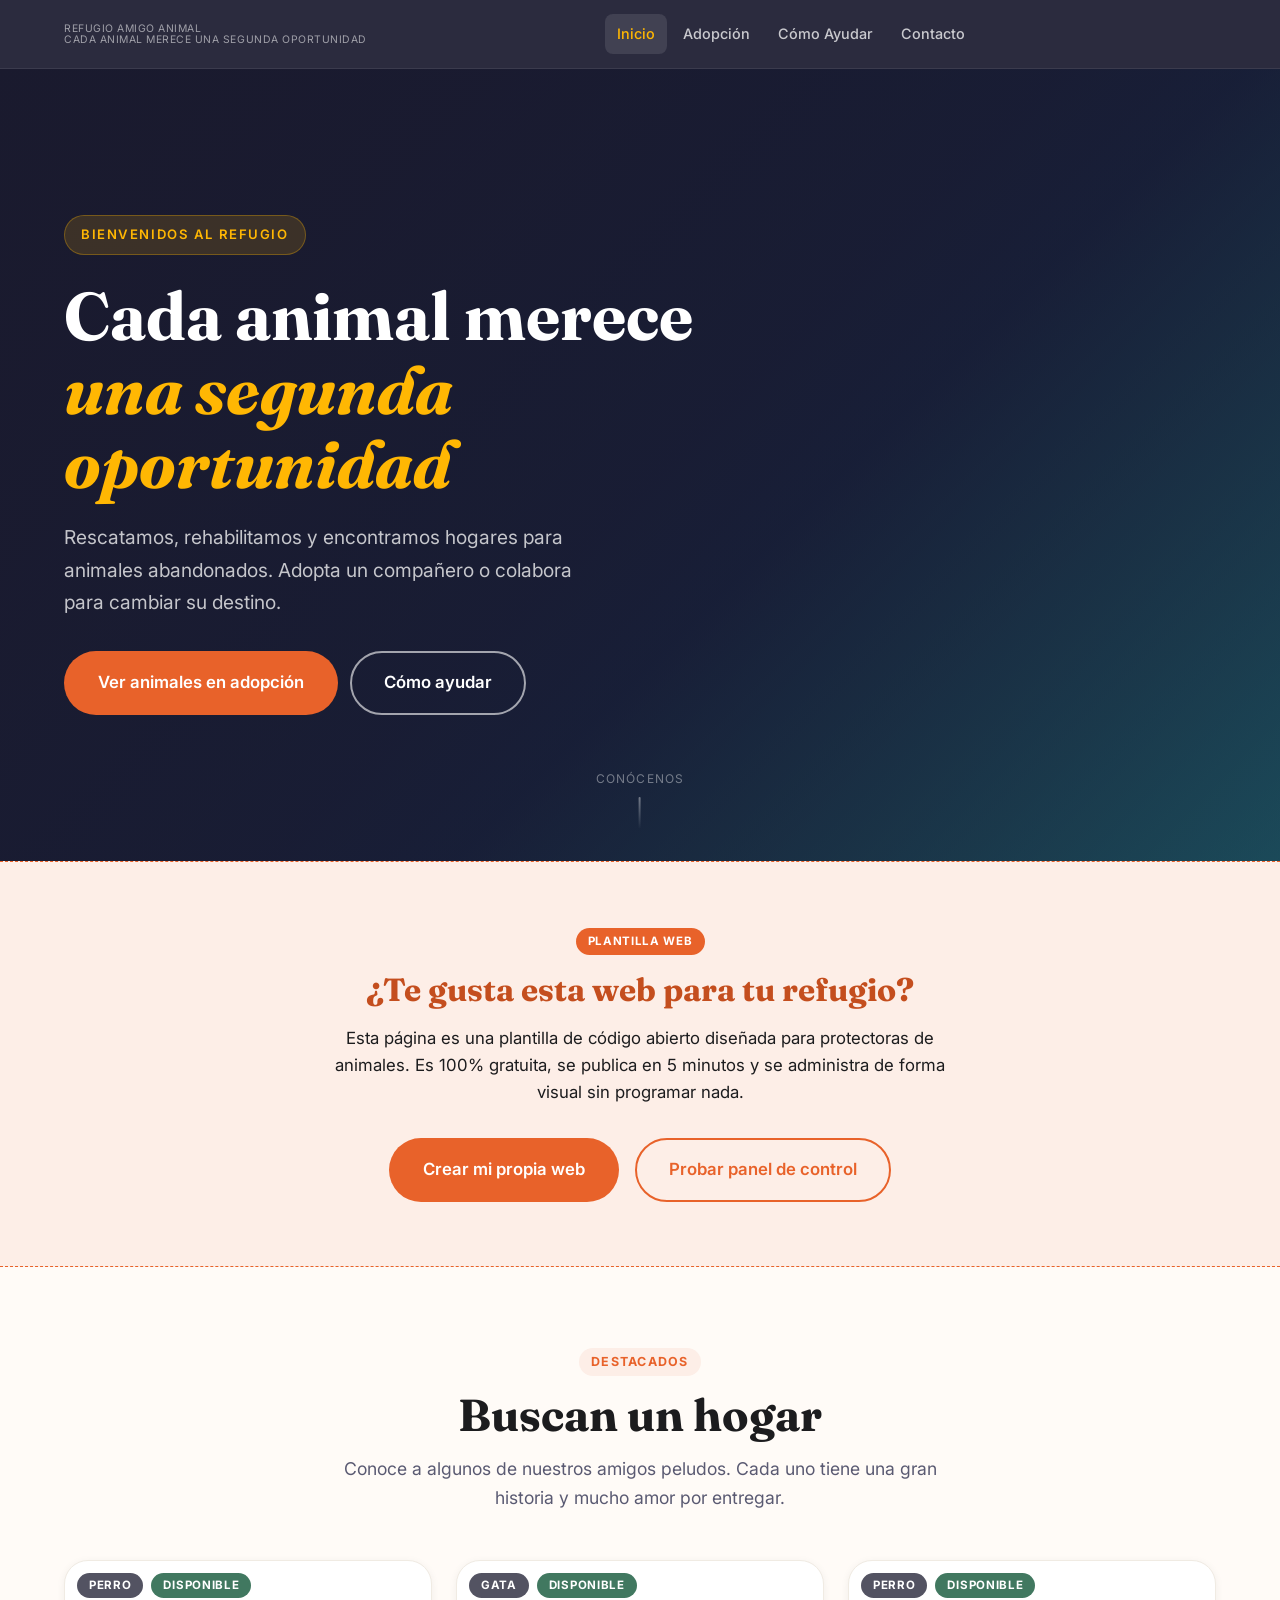
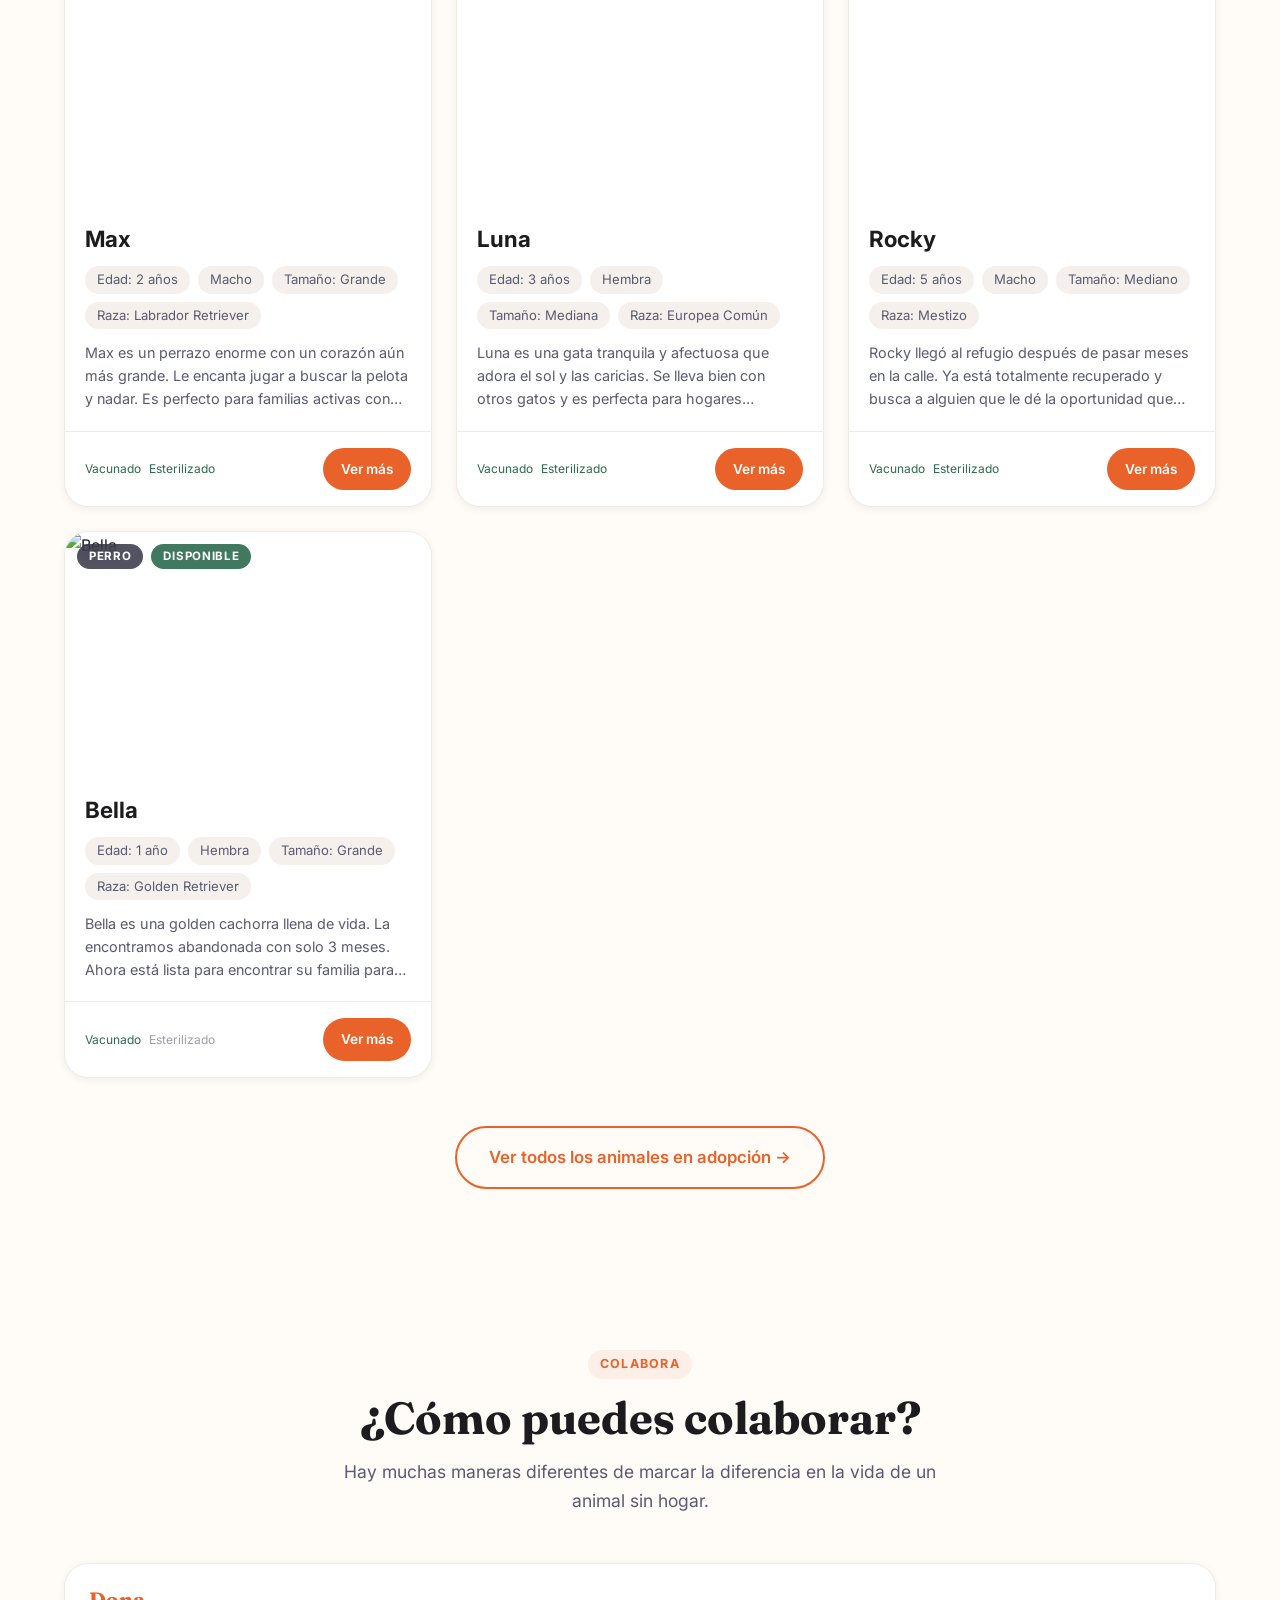
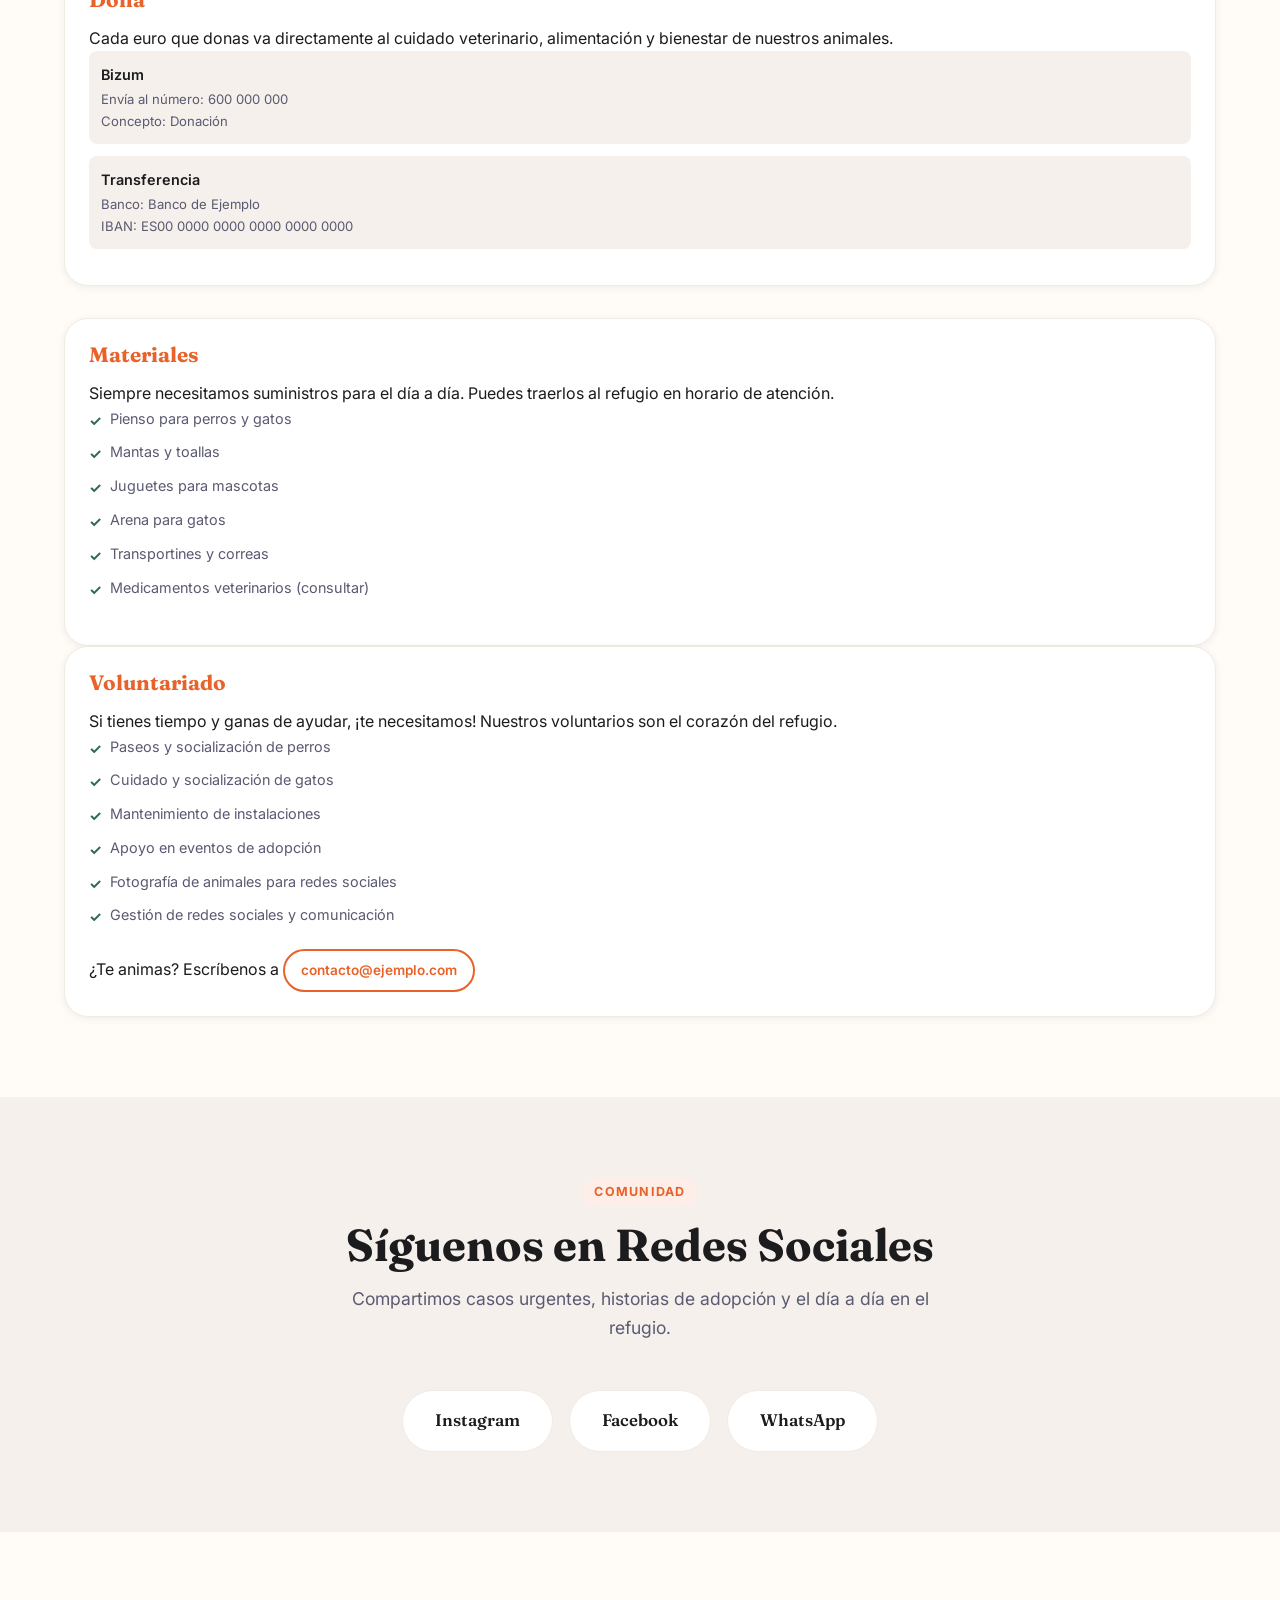
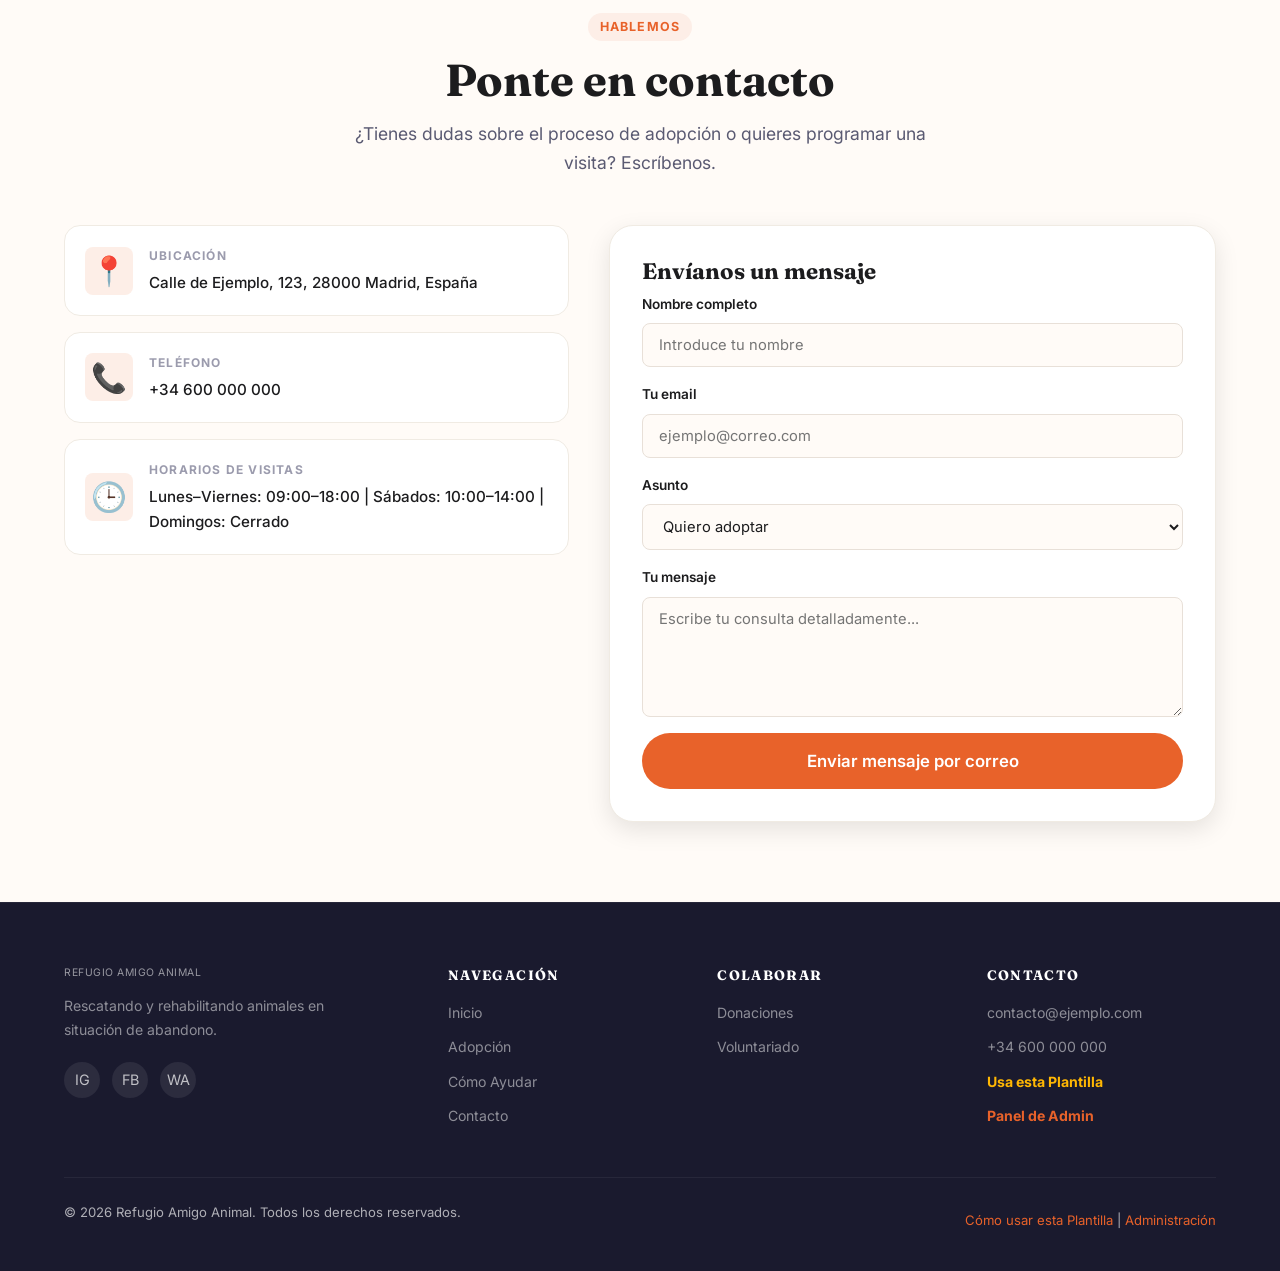
==== commit 5cc0373e: "Añadida configuración del panel de admin para mostrar/ocultar y editar materiales y voluntariado" ====
--- a/index.html
+++ b/index.html
@@ -76,8 +76,8 @@
         <div class="help-card animate-on-scroll" id="donacion">
           <div class="help-card__header">
             <div>
-              <h3>Donación Económica</h3>
-              <p>Financia gastos médicos, vacunas, tratamientos complejos y comida especial.</p>
+              <h3 id="donationTitle">Donación Económica</h3>
+              <p id="donationDesc">Financia gastos médicos, vacunas, tratamientos complejos y comida especial.</p>
             </div>
           </div>
           <div class="help-card__body">
@@ -94,8 +94,8 @@
           <div class="help-card animate-on-scroll" id="materiales">
             <div class="help-card__header">
               <div>
-                <h3>Donación de Materiales</h3>
-                <p>Necesitamos mantas, comida, transportines y productos de limpieza diarios.</p>
+                <h3 id="materialsTitle">Donación de Materiales</h3>
+                <p id="materialsDesc">Necesitamos mantas, comida, transportines y productos de limpieza diarios.</p>
               </div>
             </div>
             <div class="help-card__body" id="materialsList">
@@ -107,8 +107,8 @@
           <div class="help-card animate-on-scroll" id="voluntariado">
             <div class="help-card__header">
               <div>
-                <h3>Hazte Voluntario</h3>
-                <p>Ofrece tu tiempo paseando perros, socializando gatos o apoyando eventos.</p>
+                <h3 id="volunteerTitle">Hazte Voluntario</h3>
+                <p id="volunteerDesc">Ofrece tu tiempo paseando perros, socializando gatos o apoyando eventos.</p>
               </div>
             </div>
             <div class="help-card__body" id="volunteerTasks">
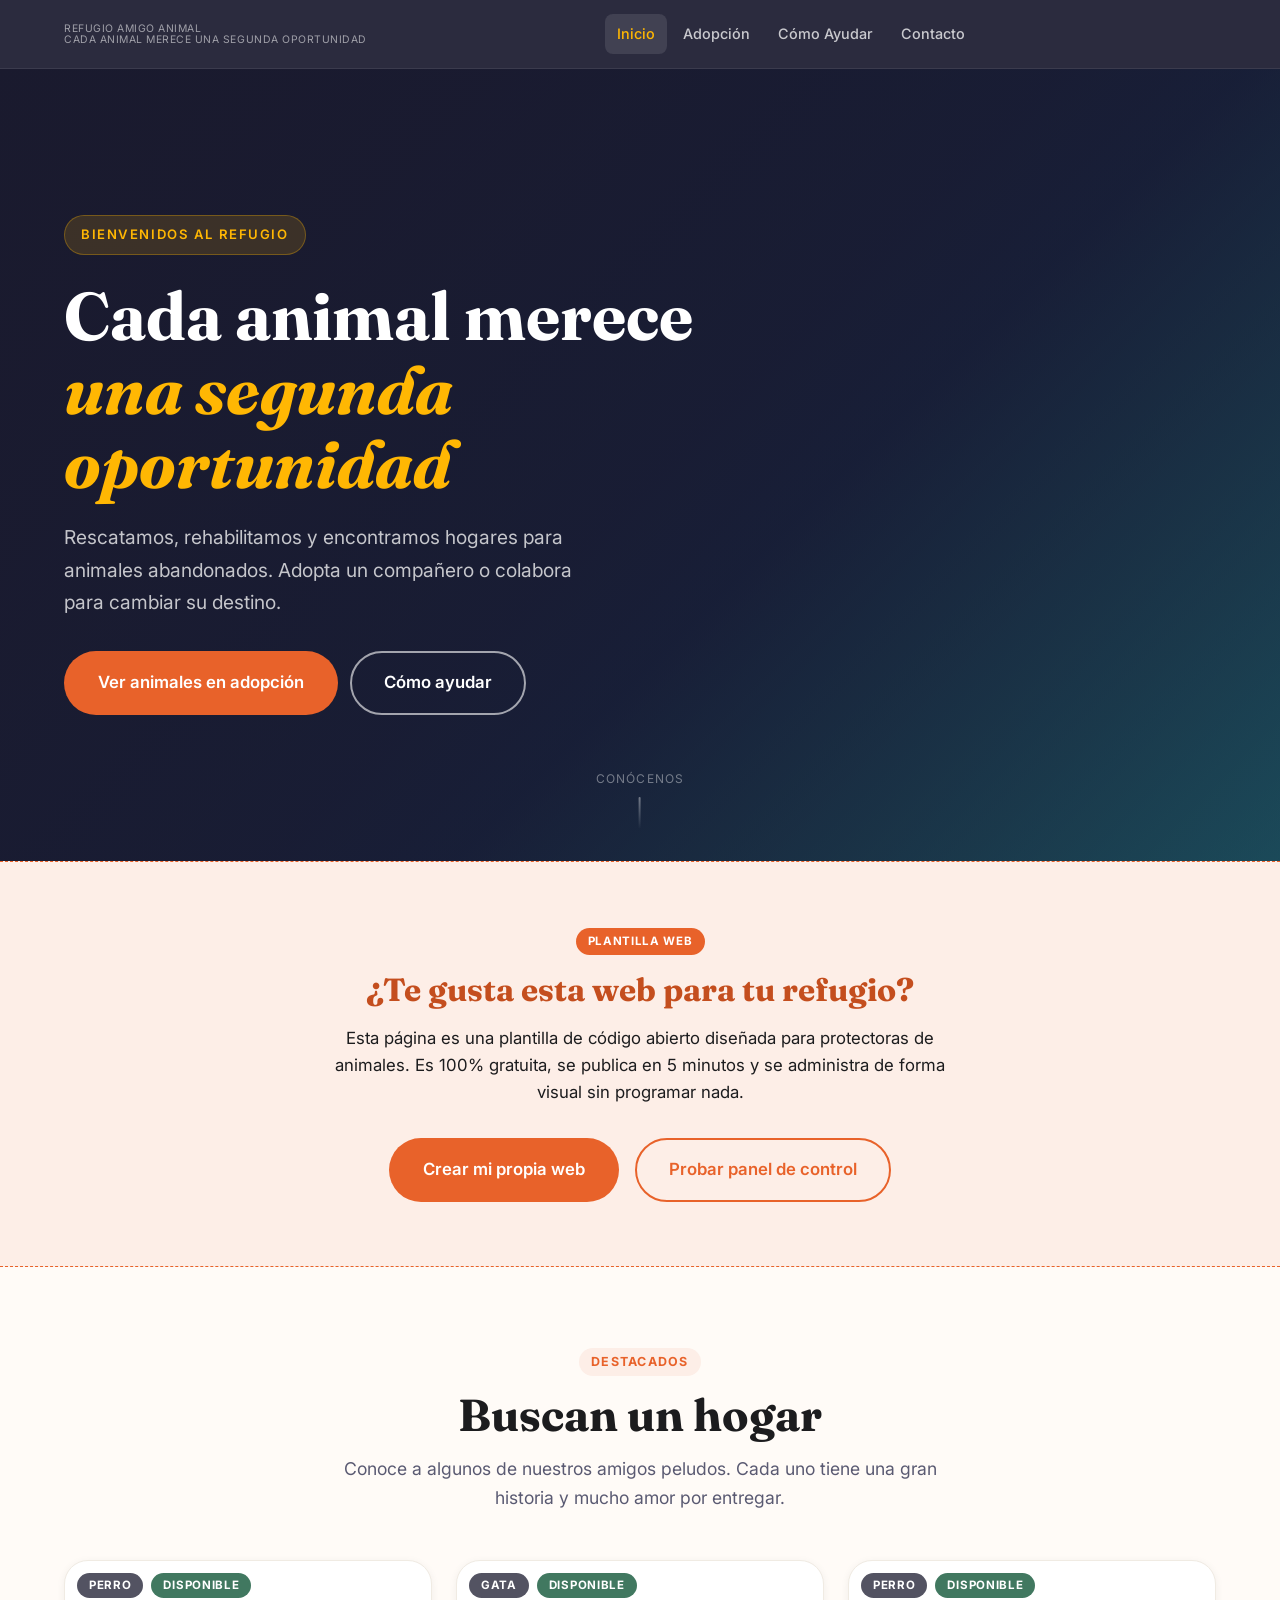
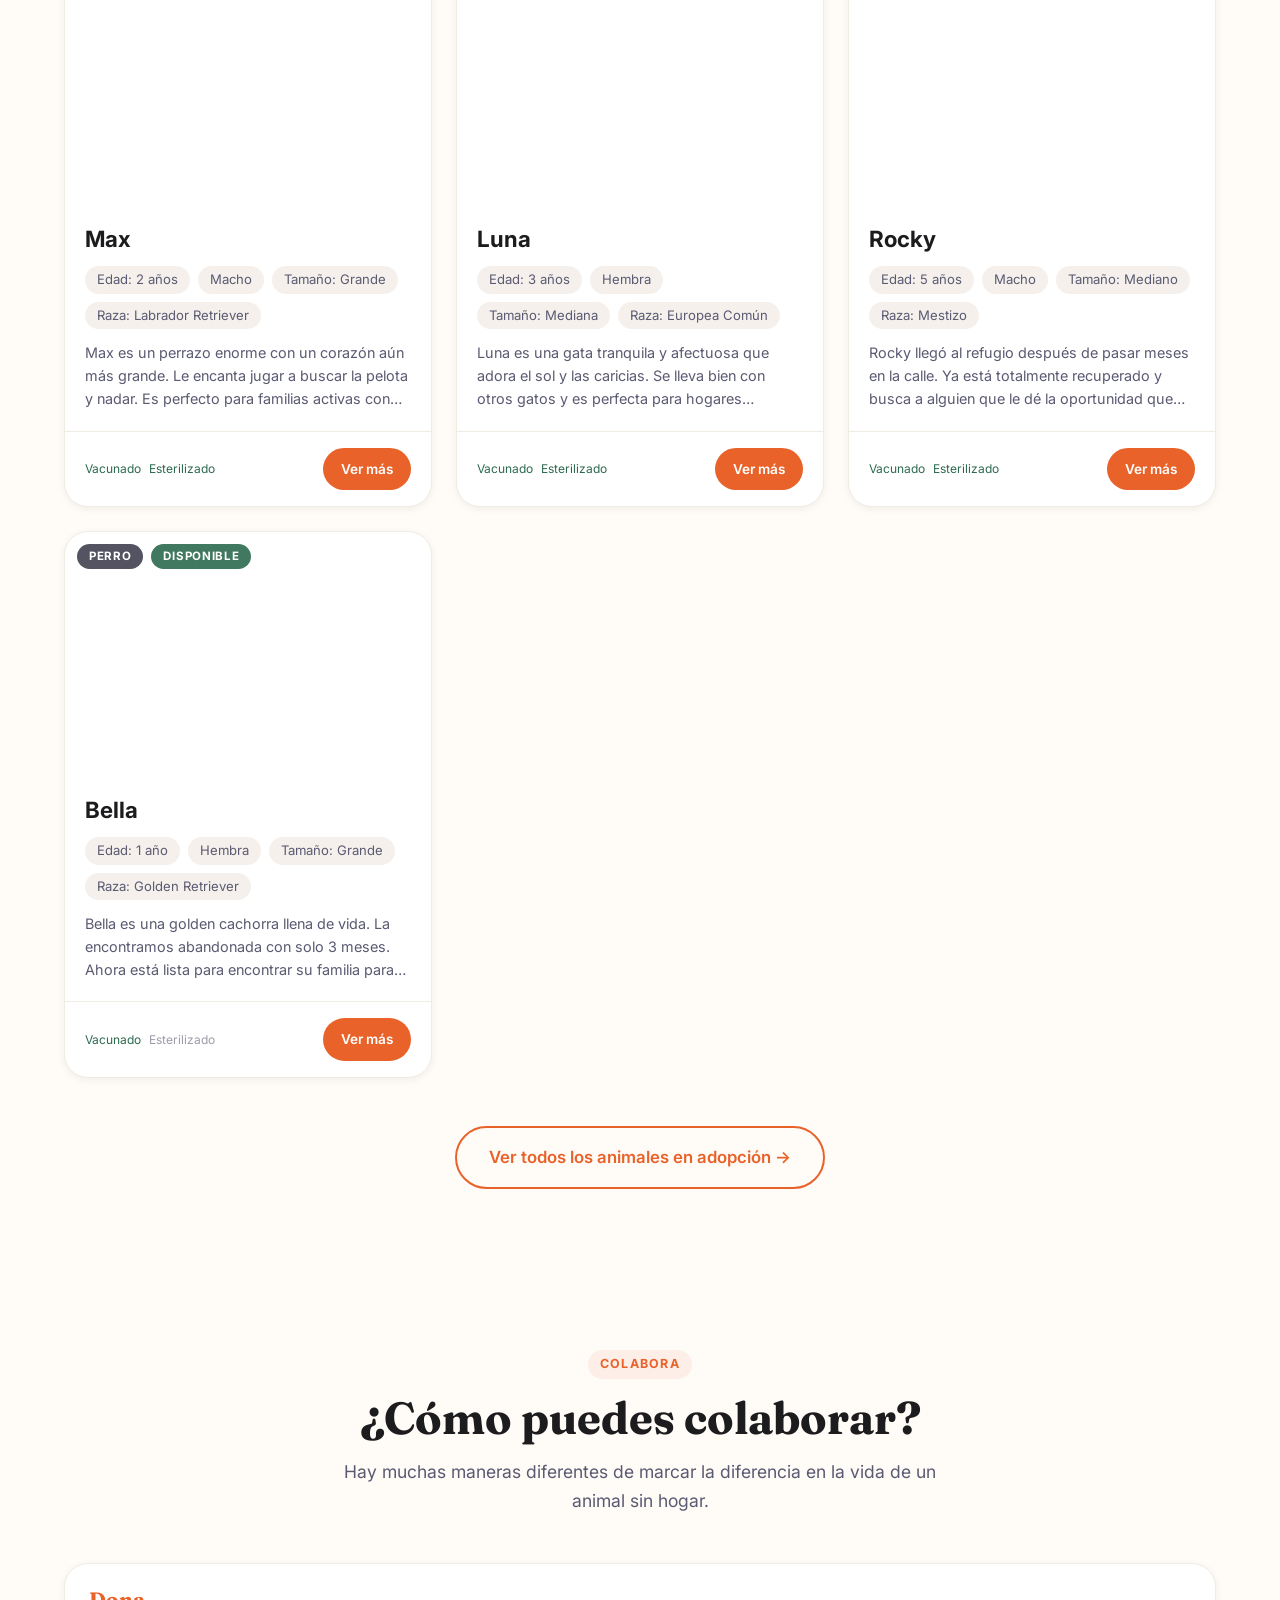
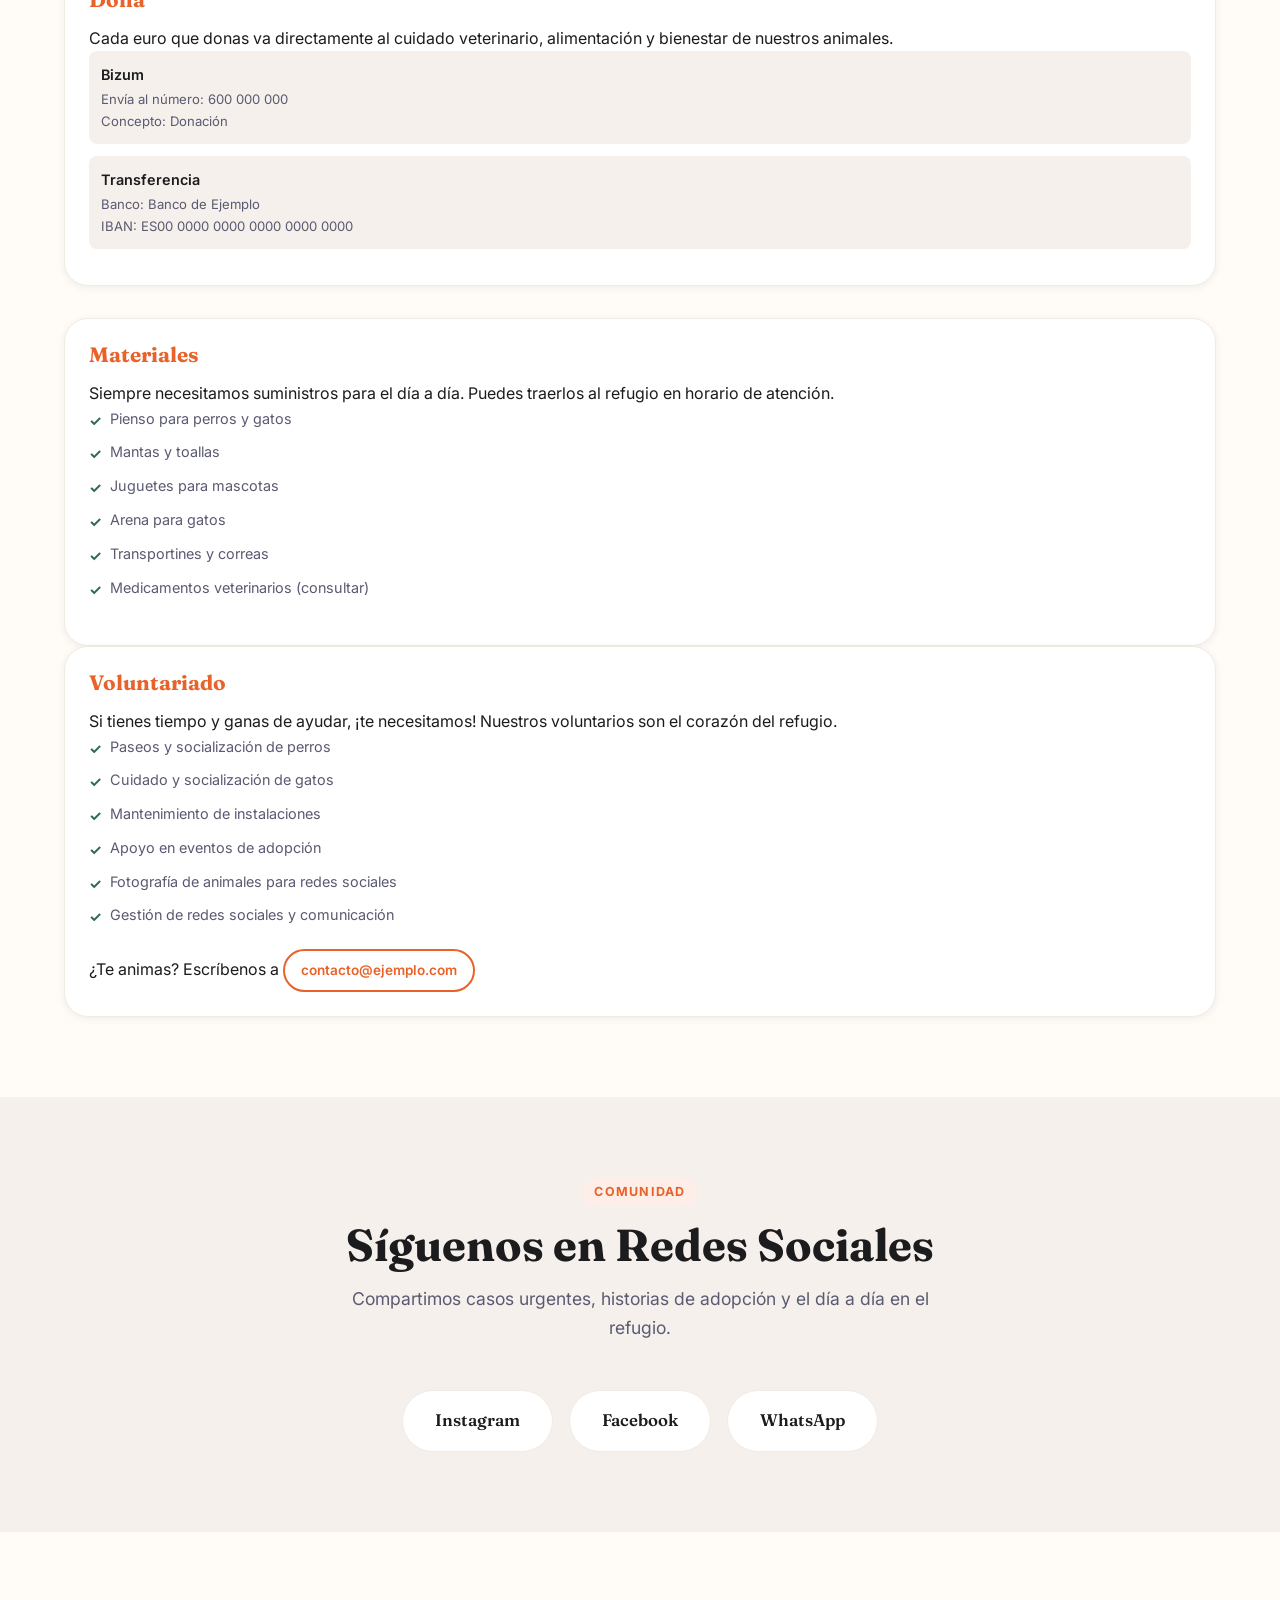
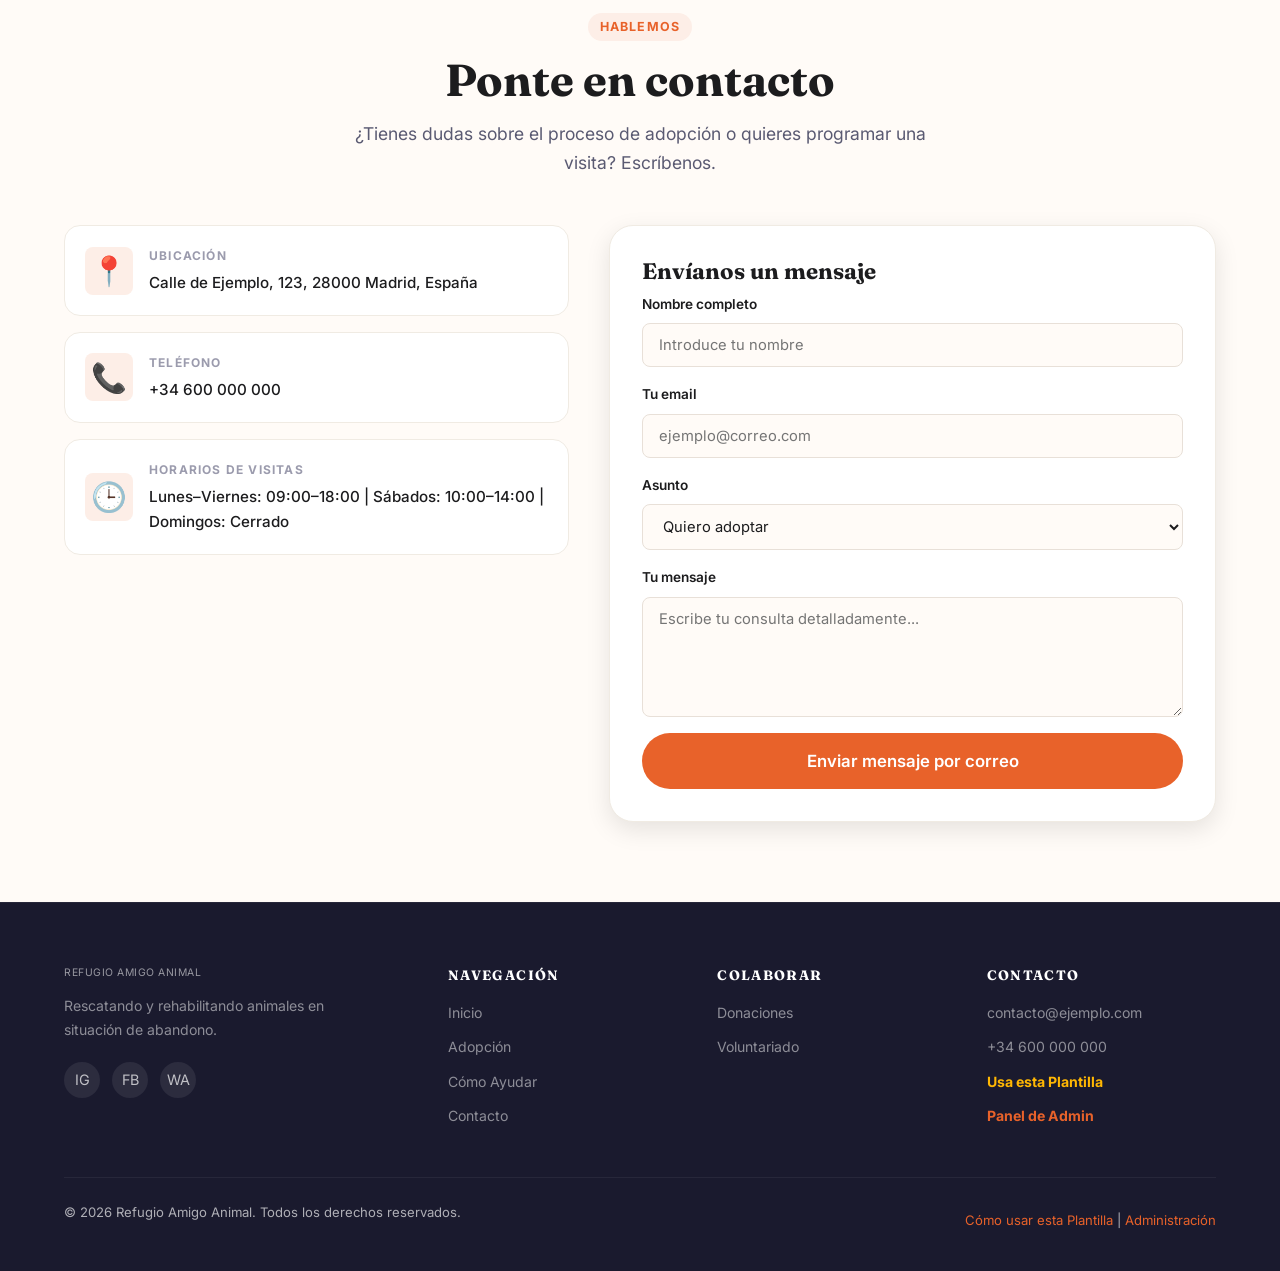
==== commit 1c87f882: "Añadida la regla !important al borrado en móviles del scroll de cabecera y forzado cache-busting en " ====
--- a/index.html
+++ b/index.html
@@ -5,7 +5,7 @@
   <meta name="viewport" content="width=device-width, initial-scale=1.0">
   <title>Cargando... — Refugio Amigo Animal</title>
   <meta name="description" content="Refugio de animales dedicado al rescate, rehabilitación y adopción responsable. Encuentra a tu compañero ideal.">
-  <link rel="stylesheet" href="css/style.css">
+  <link rel="stylesheet" href="css/style.css?v=1.1">
   <!-- Preload fonts -->
   <link rel="preconnect" href="https://fonts.googleapis.com">
   <link rel="preconnect" href="https://fonts.gstatic.com" crossorigin>
--- a/css/style.css
+++ b/css/style.css
@@ -483,6 +483,11 @@
   text-transform: uppercase;
   letter-spacing: 0.1em;
   animation: bounce 2s ease-in-out infinite;
+}
+@media (max-width: 768px) {
+  .hero__scroll {
+    display: none !important;
+  }
 }
 .hero__scroll-arrow {
   width: 2px;
